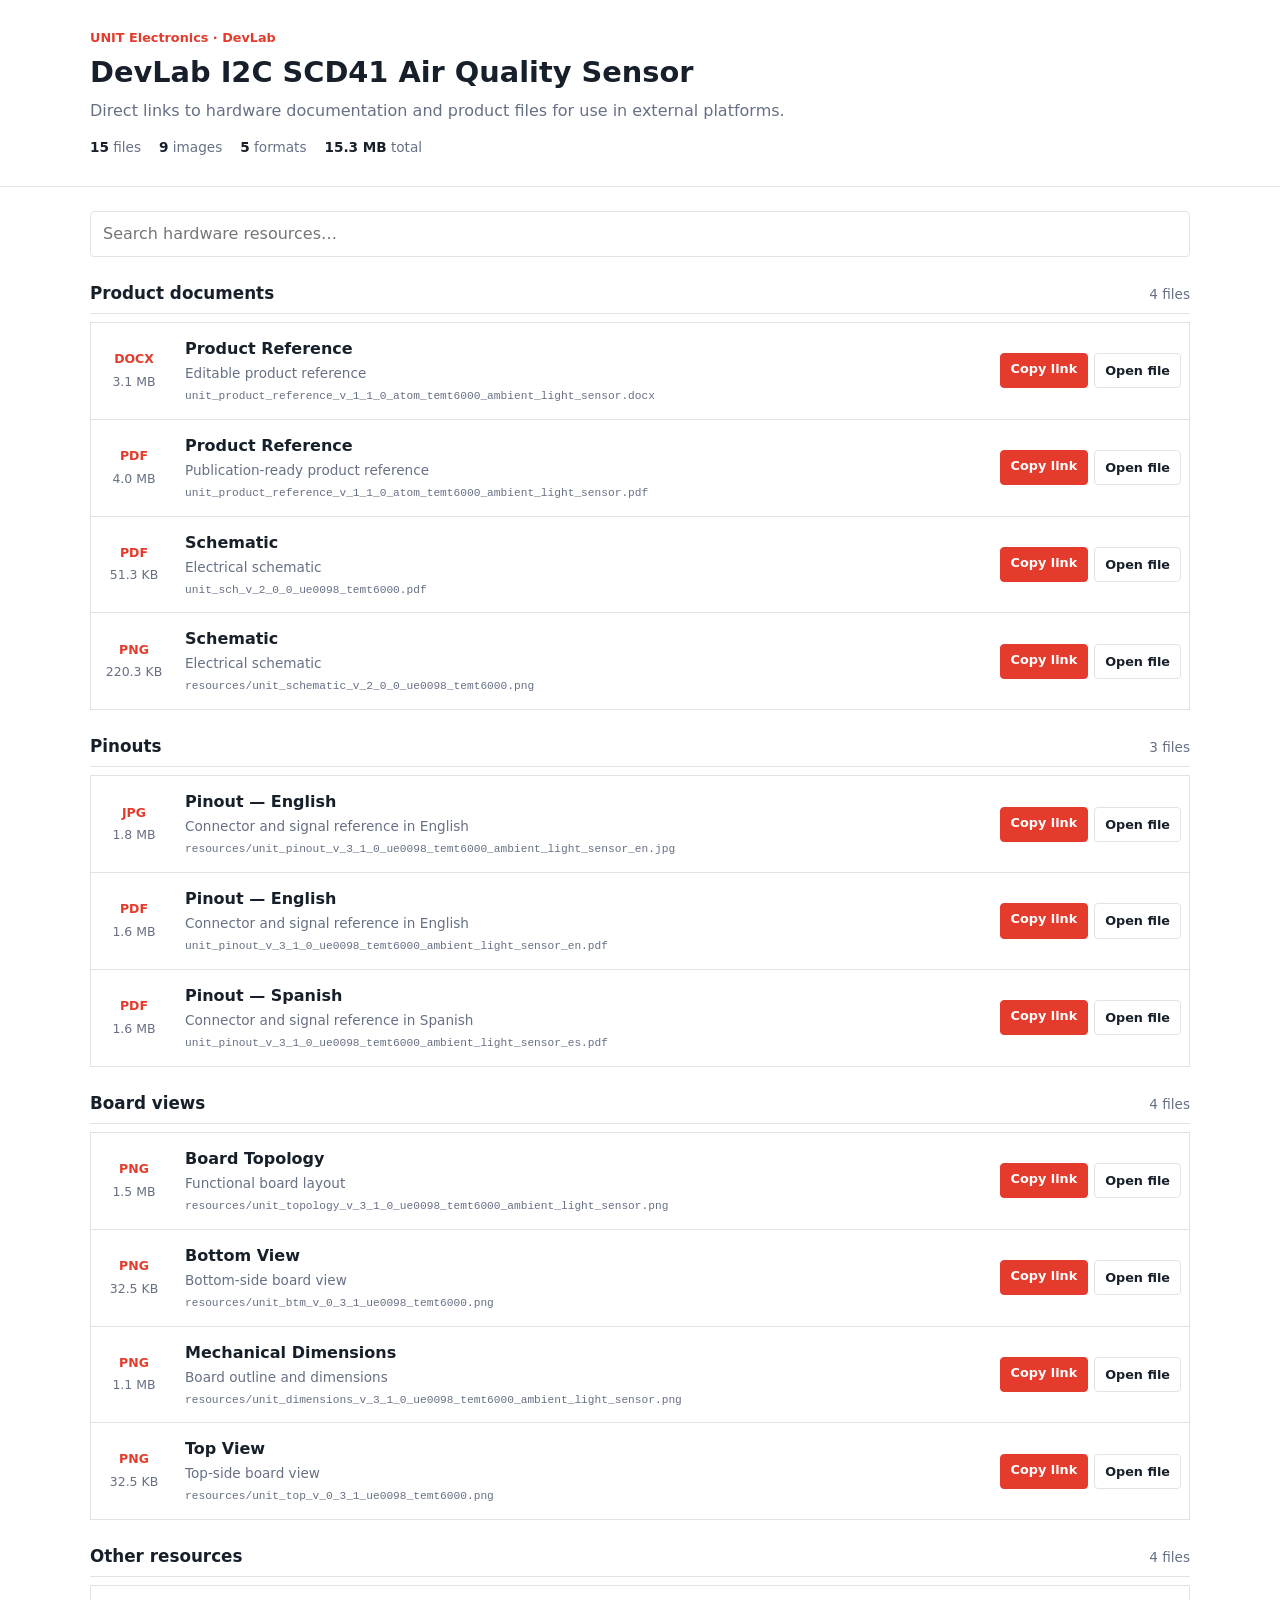
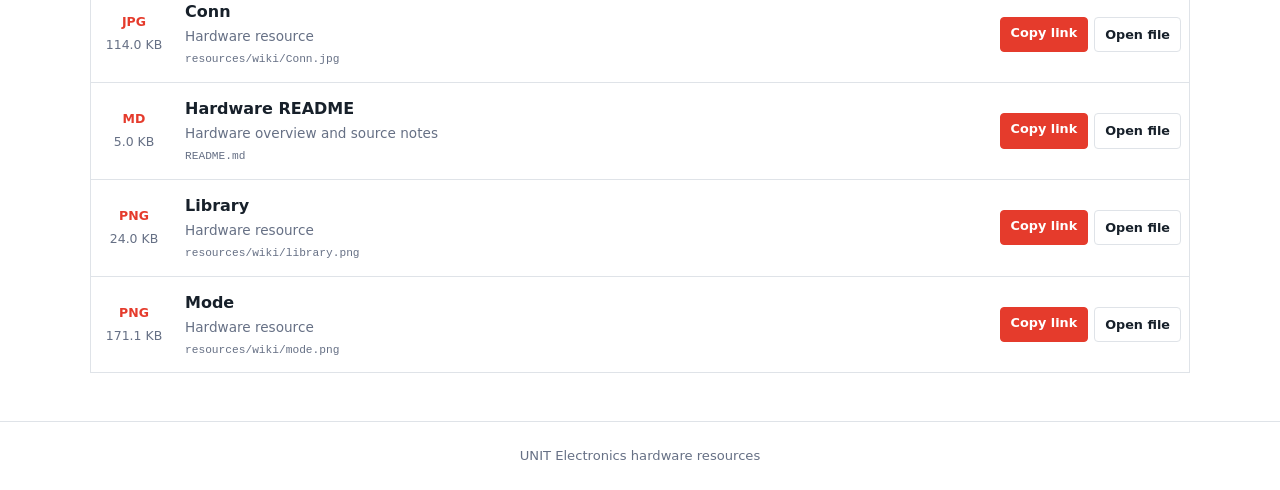
==== docs/hardware/index.html @ b1816e60 "Auto-update hardware documentation" ====
<!DOCTYPE html>
<html lang="en">
<head>
  <meta charset="UTF-8">
  <meta name="viewport" content="width=device-width, initial-scale=1.0">
  <meta name="description" content="DevLab I2C SCD41 Air Quality Sensor hardware documentation and downloads">
  <title>DevLab I2C SCD41 Air Quality Sensor | Hardware Resources</title>
  <style>
    :root {
      --ink: #17202a;
      --muted: #667085;
      --line: #dfe3e8;
      --brand: #e53b2c;
    }
    * { box-sizing: border-box; }
    body {
      margin: 0;
      color: var(--ink);
      font: 16px/1.5 Inter, ui-sans-serif, system-ui, -apple-system, sans-serif;
    }
    .site-header { border-bottom: 1px solid var(--line); }
    .header-content, main {
      width: min(1100px, calc(100% - 32px));
      margin: 0 auto;
    }
    .header-content { padding: 28px 0; }
    .eyebrow {
      margin: 0 0 4px;
      color: var(--brand);
      font-size: .8rem;
      font-weight: 700;
    }
    h1 { margin: 0; font-size: 1.8rem; }
    .subtitle { margin: 5px 0 0; color: var(--muted); }
    .summary {
      display: flex;
      flex-wrap: wrap;
      gap: 18px;
      margin-top: 14px;
      color: var(--muted);
      font-size: .85rem;
    }
    .summary strong { color: var(--ink); }
    main { padding: 24px 0 48px; }
    .toolbar { margin-bottom: 24px; }
    .search {
      width: 100%;
      padding: 10px 12px;
      border: 1px solid var(--line);
      border-radius: 4px;
      color: var(--ink);
      font: inherit;
    }
    .search:focus { outline: 2px solid #f6c4bf; border-color: var(--brand); }
    .resource-section { margin-top: 24px; }
    .section-heading {
      display: flex;
      align-items: baseline;
      justify-content: space-between;
      margin-bottom: 8px;
      border-bottom: 1px solid var(--line);
    }
    .section-heading h2 { margin: 0 0 7px; font-size: 1.05rem; }
    .section-heading span { color: var(--muted); font-size: .85rem; }
    .resource-list { border-top: 1px solid var(--line); }
    .resource-item {
      display: grid;
      grid-template-columns: 70px minmax(0, 1fr) auto;
      align-items: center;
      gap: 16px;
      padding: 14px 8px;
      border: 1px solid var(--line);
      border-top: 0;
    }
    .file-meta { display: grid; gap: 4px; text-align: center; }
    .file-type {
      color: var(--brand);
      font-size: .78rem;
    }
    .file-size { color: var(--muted); font-size: .78rem; }
    .resource-details { min-width: 0; }
    .resource-item h3 { margin: 0; font-size: 1rem; }
    .resource-item p {
      display: inline;
      margin: 0 8px 0 0;
      color: var(--muted);
      font-size: .85rem;
    }
    .resource-item code {
      display: block;
      overflow: hidden;
      margin-top: 3px;
      color: var(--muted);
      font-size: .7rem;
      text-overflow: ellipsis;
      white-space: nowrap;
    }
    .actions { display: flex; gap: 6px; }
    .button {
      display: inline-flex;
      justify-content: center;
      padding: 7px 10px;
      border: 1px solid var(--line);
      border-radius: 4px;
      color: var(--ink);
      background: #fff;
      cursor: pointer;
      text-decoration: none;
      font-size: .8rem;
      font-weight: 600;
      font-family: inherit;
    }
    .button:hover { border-color: #aeb4bd; }
    .button.primary { color: #fff; border-color: var(--brand); background: var(--brand); }
    .empty-state { display: none; padding: 32px 0; color: var(--muted); text-align: center; }
    footer { padding: 24px 16px; border-top: 1px solid var(--line); color: var(--muted); text-align: center; font-size: .82rem; }
    [hidden] { display: none !important; }
    .visually-hidden {
      position: absolute;
      width: 1px;
      height: 1px;
      padding: 0;
      margin: -1px;
      overflow: hidden;
      clip: rect(0, 0, 0, 0);
      white-space: nowrap;
      border: 0;
    }
    @media (max-width: 680px) {
      .resource-item { grid-template-columns: 52px minmax(0, 1fr); }
      .actions { grid-column: 1 / -1; padding-left: 68px; }
    }
  </style>
</head>
<body>
  <header class="site-header">
    <div class="header-content">
      <p class="eyebrow">UNIT Electronics · DevLab</p>
      <h1>DevLab I2C SCD41 Air Quality Sensor</h1>
      <p class="subtitle">Direct links to hardware documentation and product files for use in external platforms.</p>
      <div class="summary" aria-label="Resource summary">
        <span><strong>15</strong> files</span>
        <span><strong>9</strong> images</span>
        <span><strong>5</strong> formats</span>
        <span><strong>15.3 MB</strong> total</span>
      </div>
    </div>
  </header>
  <main>
    <div class="toolbar">
      <label for="resource-search" class="visually-hidden">Search hardware resources</label>
      <input id="resource-search" class="search" type="search" placeholder="Search hardware resources…" autocomplete="off">
    </div>

      <section class="resource-section">
        <div class="section-heading">
          <h2>Product documents</h2>
          <span>4 files</span>
        </div>
        <div class="resource-list">
        <article class="resource-item" data-search="product reference unit_product_reference_v_1_1_0_atom_temt6000_ambient_light_sensor.docx editable product reference">
          <div class="file-meta">
            <strong class="file-type">DOCX</strong>
            <span class="file-size">3.1 MB</span>
          </div>
          <div class="resource-details">
            <h3>Product Reference</h3>
            <p>Editable product reference</p>
            <code title="unit_product_reference_v_1_1_0_atom_temt6000_ambient_light_sensor.docx">unit_product_reference_v_1_1_0_atom_temt6000_ambient_light_sensor.docx</code>
          </div>
          <div class="actions">
            <button class="button primary copy-link" type="button" data-url="unit_product_reference_v_1_1_0_atom_temt6000_ambient_light_sensor.docx">Copy link</button>
            <a class="button" href="unit_product_reference_v_1_1_0_atom_temt6000_ambient_light_sensor.docx" target="_blank" rel="noopener">Open file</a>
          </div>
        </article>

        <article class="resource-item" data-search="product reference unit_product_reference_v_1_1_0_atom_temt6000_ambient_light_sensor.pdf publication-ready product reference">
          <div class="file-meta">
            <strong class="file-type">PDF</strong>
            <span class="file-size">4.0 MB</span>
          </div>
          <div class="resource-details">
            <h3>Product Reference</h3>
            <p>Publication-ready product reference</p>
            <code title="unit_product_reference_v_1_1_0_atom_temt6000_ambient_light_sensor.pdf">unit_product_reference_v_1_1_0_atom_temt6000_ambient_light_sensor.pdf</code>
          </div>
          <div class="actions">
            <button class="button primary copy-link" type="button" data-url="unit_product_reference_v_1_1_0_atom_temt6000_ambient_light_sensor.pdf">Copy link</button>
            <a class="button" href="unit_product_reference_v_1_1_0_atom_temt6000_ambient_light_sensor.pdf" target="_blank" rel="noopener">Open file</a>
          </div>
        </article>

        <article class="resource-item" data-search="schematic unit_sch_v_2_0_0_ue0098_temt6000.pdf electrical schematic">
          <div class="file-meta">
            <strong class="file-type">PDF</strong>
            <span class="file-size">51.3 KB</span>
          </div>
          <div class="resource-details">
            <h3>Schematic</h3>
            <p>Electrical schematic</p>
            <code title="unit_sch_v_2_0_0_ue0098_temt6000.pdf">unit_sch_v_2_0_0_ue0098_temt6000.pdf</code>
          </div>
          <div class="actions">
            <button class="button primary copy-link" type="button" data-url="unit_sch_v_2_0_0_ue0098_temt6000.pdf">Copy link</button>
            <a class="button" href="unit_sch_v_2_0_0_ue0098_temt6000.pdf" target="_blank" rel="noopener">Open file</a>
          </div>
        </article>

        <article class="resource-item" data-search="schematic resources/unit_schematic_v_2_0_0_ue0098_temt6000.png electrical schematic">
          <div class="file-meta">
            <strong class="file-type">PNG</strong>
            <span class="file-size">220.3 KB</span>
          </div>
          <div class="resource-details">
            <h3>Schematic</h3>
            <p>Electrical schematic</p>
            <code title="resources/unit_schematic_v_2_0_0_ue0098_temt6000.png">resources/unit_schematic_v_2_0_0_ue0098_temt6000.png</code>
          </div>
          <div class="actions">
            <button class="button primary copy-link" type="button" data-url="resources/unit_schematic_v_2_0_0_ue0098_temt6000.png">Copy link</button>
            <a class="button" href="resources/unit_schematic_v_2_0_0_ue0098_temt6000.png" target="_blank" rel="noopener">Open file</a>
          </div>
        </article>
        </div>
      </section>
      <section class="resource-section">
        <div class="section-heading">
          <h2>Pinouts</h2>
          <span>3 files</span>
        </div>
        <div class="resource-list">
        <article class="resource-item" data-search="pinout — english resources/unit_pinout_v_3_1_0_ue0098_temt6000_ambient_light_sensor_en.jpg connector and signal reference in english">
          <div class="file-meta">
            <strong class="file-type">JPG</strong>
            <span class="file-size">1.8 MB</span>
          </div>
          <div class="resource-details">
            <h3>Pinout — English</h3>
            <p>Connector and signal reference in English</p>
            <code title="resources/unit_pinout_v_3_1_0_ue0098_temt6000_ambient_light_sensor_en.jpg">resources/unit_pinout_v_3_1_0_ue0098_temt6000_ambient_light_sensor_en.jpg</code>
          </div>
          <div class="actions">
            <button class="button primary copy-link" type="button" data-url="resources/unit_pinout_v_3_1_0_ue0098_temt6000_ambient_light_sensor_en.jpg">Copy link</button>
            <a class="button" href="resources/unit_pinout_v_3_1_0_ue0098_temt6000_ambient_light_sensor_en.jpg" target="_blank" rel="noopener">Open file</a>
          </div>
        </article>

        <article class="resource-item" data-search="pinout — english unit_pinout_v_3_1_0_ue0098_temt6000_ambient_light_sensor_en.pdf connector and signal reference in english">
          <div class="file-meta">
            <strong class="file-type">PDF</strong>
            <span class="file-size">1.6 MB</span>
          </div>
          <div class="resource-details">
            <h3>Pinout — English</h3>
            <p>Connector and signal reference in English</p>
            <code title="unit_pinout_v_3_1_0_ue0098_temt6000_ambient_light_sensor_en.pdf">unit_pinout_v_3_1_0_ue0098_temt6000_ambient_light_sensor_en.pdf</code>
          </div>
          <div class="actions">
            <button class="button primary copy-link" type="button" data-url="unit_pinout_v_3_1_0_ue0098_temt6000_ambient_light_sensor_en.pdf">Copy link</button>
            <a class="button" href="unit_pinout_v_3_1_0_ue0098_temt6000_ambient_light_sensor_en.pdf" target="_blank" rel="noopener">Open file</a>
          </div>
        </article>

        <article class="resource-item" data-search="pinout — spanish unit_pinout_v_3_1_0_ue0098_temt6000_ambient_light_sensor_es.pdf connector and signal reference in spanish">
          <div class="file-meta">
            <strong class="file-type">PDF</strong>
            <span class="file-size">1.6 MB</span>
          </div>
          <div class="resource-details">
            <h3>Pinout — Spanish</h3>
            <p>Connector and signal reference in Spanish</p>
            <code title="unit_pinout_v_3_1_0_ue0098_temt6000_ambient_light_sensor_es.pdf">unit_pinout_v_3_1_0_ue0098_temt6000_ambient_light_sensor_es.pdf</code>
          </div>
          <div class="actions">
            <button class="button primary copy-link" type="button" data-url="unit_pinout_v_3_1_0_ue0098_temt6000_ambient_light_sensor_es.pdf">Copy link</button>
            <a class="button" href="unit_pinout_v_3_1_0_ue0098_temt6000_ambient_light_sensor_es.pdf" target="_blank" rel="noopener">Open file</a>
          </div>
        </article>
        </div>
      </section>
      <section class="resource-section">
        <div class="section-heading">
          <h2>Board views</h2>
          <span>4 files</span>
        </div>
        <div class="resource-list">
        <article class="resource-item" data-search="board topology resources/unit_topology_v_3_1_0_ue0098_temt6000_ambient_light_sensor.png functional board layout">
          <div class="file-meta">
            <strong class="file-type">PNG</strong>
            <span class="file-size">1.5 MB</span>
          </div>
          <div class="resource-details">
            <h3>Board Topology</h3>
            <p>Functional board layout</p>
            <code title="resources/unit_topology_v_3_1_0_ue0098_temt6000_ambient_light_sensor.png">resources/unit_topology_v_3_1_0_ue0098_temt6000_ambient_light_sensor.png</code>
          </div>
          <div class="actions">
            <button class="button primary copy-link" type="button" data-url="resources/unit_topology_v_3_1_0_ue0098_temt6000_ambient_light_sensor.png">Copy link</button>
            <a class="button" href="resources/unit_topology_v_3_1_0_ue0098_temt6000_ambient_light_sensor.png" target="_blank" rel="noopener">Open file</a>
          </div>
        </article>

        <article class="resource-item" data-search="bottom view resources/unit_btm_v_0_3_1_ue0098_temt6000.png bottom-side board view">
          <div class="file-meta">
            <strong class="file-type">PNG</strong>
            <span class="file-size">32.5 KB</span>
          </div>
          <div class="resource-details">
            <h3>Bottom View</h3>
            <p>Bottom-side board view</p>
            <code title="resources/unit_btm_v_0_3_1_ue0098_temt6000.png">resources/unit_btm_v_0_3_1_ue0098_temt6000.png</code>
          </div>
          <div class="actions">
            <button class="button primary copy-link" type="button" data-url="resources/unit_btm_v_0_3_1_ue0098_temt6000.png">Copy link</button>
            <a class="button" href="resources/unit_btm_v_0_3_1_ue0098_temt6000.png" target="_blank" rel="noopener">Open file</a>
          </div>
        </article>

        <article class="resource-item" data-search="mechanical dimensions resources/unit_dimensions_v_3_1_0_ue0098_temt6000_ambient_light_sensor.png board outline and dimensions">
          <div class="file-meta">
            <strong class="file-type">PNG</strong>
            <span class="file-size">1.1 MB</span>
          </div>
          <div class="resource-details">
            <h3>Mechanical Dimensions</h3>
            <p>Board outline and dimensions</p>
            <code title="resources/unit_dimensions_v_3_1_0_ue0098_temt6000_ambient_light_sensor.png">resources/unit_dimensions_v_3_1_0_ue0098_temt6000_ambient_light_sensor.png</code>
          </div>
          <div class="actions">
            <button class="button primary copy-link" type="button" data-url="resources/unit_dimensions_v_3_1_0_ue0098_temt6000_ambient_light_sensor.png">Copy link</button>
            <a class="button" href="resources/unit_dimensions_v_3_1_0_ue0098_temt6000_ambient_light_sensor.png" target="_blank" rel="noopener">Open file</a>
          </div>
        </article>

        <article class="resource-item" data-search="top view resources/unit_top_v_0_3_1_ue0098_temt6000.png top-side board view">
          <div class="file-meta">
            <strong class="file-type">PNG</strong>
            <span class="file-size">32.5 KB</span>
          </div>
          <div class="resource-details">
            <h3>Top View</h3>
            <p>Top-side board view</p>
            <code title="resources/unit_top_v_0_3_1_ue0098_temt6000.png">resources/unit_top_v_0_3_1_ue0098_temt6000.png</code>
          </div>
          <div class="actions">
            <button class="button primary copy-link" type="button" data-url="resources/unit_top_v_0_3_1_ue0098_temt6000.png">Copy link</button>
            <a class="button" href="resources/unit_top_v_0_3_1_ue0098_temt6000.png" target="_blank" rel="noopener">Open file</a>
          </div>
        </article>
        </div>
      </section>
      <section class="resource-section">
        <div class="section-heading">
          <h2>Other resources</h2>
          <span>4 files</span>
        </div>
        <div class="resource-list">
        <article class="resource-item" data-search="conn resources/wiki/conn.jpg hardware resource">
          <div class="file-meta">
            <strong class="file-type">JPG</strong>
            <span class="file-size">114.0 KB</span>
          </div>
          <div class="resource-details">
            <h3>Conn</h3>
            <p>Hardware resource</p>
            <code title="resources/wiki/Conn.jpg">resources/wiki/Conn.jpg</code>
          </div>
          <div class="actions">
            <button class="button primary copy-link" type="button" data-url="resources/wiki/Conn.jpg">Copy link</button>
            <a class="button" href="resources/wiki/Conn.jpg" target="_blank" rel="noopener">Open file</a>
          </div>
        </article>

        <article class="resource-item" data-search="hardware readme readme.md hardware overview and source notes">
          <div class="file-meta">
            <strong class="file-type">MD</strong>
            <span class="file-size">5.0 KB</span>
          </div>
          <div class="resource-details">
            <h3>Hardware README</h3>
            <p>Hardware overview and source notes</p>
            <code title="README.md">README.md</code>
          </div>
          <div class="actions">
            <button class="button primary copy-link" type="button" data-url="README.md">Copy link</button>
            <a class="button" href="README.md" target="_blank" rel="noopener">Open file</a>
          </div>
        </article>

        <article class="resource-item" data-search="library resources/wiki/library.png hardware resource">
          <div class="file-meta">
            <strong class="file-type">PNG</strong>
            <span class="file-size">24.0 KB</span>
          </div>
          <div class="resource-details">
            <h3>Library</h3>
            <p>Hardware resource</p>
            <code title="resources/wiki/library.png">resources/wiki/library.png</code>
          </div>
          <div class="actions">
            <button class="button primary copy-link" type="button" data-url="resources/wiki/library.png">Copy link</button>
            <a class="button" href="resources/wiki/library.png" target="_blank" rel="noopener">Open file</a>
          </div>
        </article>

        <article class="resource-item" data-search="mode resources/wiki/mode.png hardware resource">
          <div class="file-meta">
            <strong class="file-type">PNG</strong>
            <span class="file-size">171.1 KB</span>
          </div>
          <div class="resource-details">
            <h3>Mode</h3>
            <p>Hardware resource</p>
            <code title="resources/wiki/mode.png">resources/wiki/mode.png</code>
          </div>
          <div class="actions">
            <button class="button primary copy-link" type="button" data-url="resources/wiki/mode.png">Copy link</button>
            <a class="button" href="resources/wiki/mode.png" target="_blank" rel="noopener">Open file</a>
          </div>
        </article>
        </div>
      </section>
    <p id="empty-state" class="empty-state">No resources match your search.</p>
  </main>
  <footer>UNIT Electronics hardware resources</footer>
  <script>
    const search = document.getElementById('resource-search');
    const sections = [...document.querySelectorAll('.resource-section')];
    const emptyState = document.getElementById('empty-state');
    const copyText = async (text) => {
      try {
        await navigator.clipboard.writeText(text);
      } catch (error) {
        const input = document.createElement('textarea');
        input.value = text;
        input.style.position = 'fixed';
        input.style.opacity = '0';
        document.body.appendChild(input);
        input.select();
        document.execCommand('copy');
        input.remove();
      }
    };
    document.querySelectorAll('.copy-link').forEach((button) => {
      button.addEventListener('click', async () => {
        const absoluteUrl = new URL(button.dataset.url, document.baseURI).href;
        await copyText(absoluteUrl);
        const originalLabel = button.textContent;
        button.textContent = 'Copied';
        setTimeout(() => { button.textContent = originalLabel; }, 1600);
      });
    });
    search.addEventListener('input', () => {
      const query = search.value.trim().toLowerCase();
      let visibleCards = 0;
      sections.forEach((section) => {
        let sectionCards = 0;
        section.querySelectorAll('.resource-item').forEach((card) => {
          const match = card.dataset.search.includes(query);
          card.hidden = !match;
          sectionCards += Number(match);
        });
        section.hidden = sectionCards === 0;
        visibleCards += sectionCards;
      });
      emptyState.style.display = visibleCards ? 'none' : 'block';
    });
  </script>
</body>
</html>
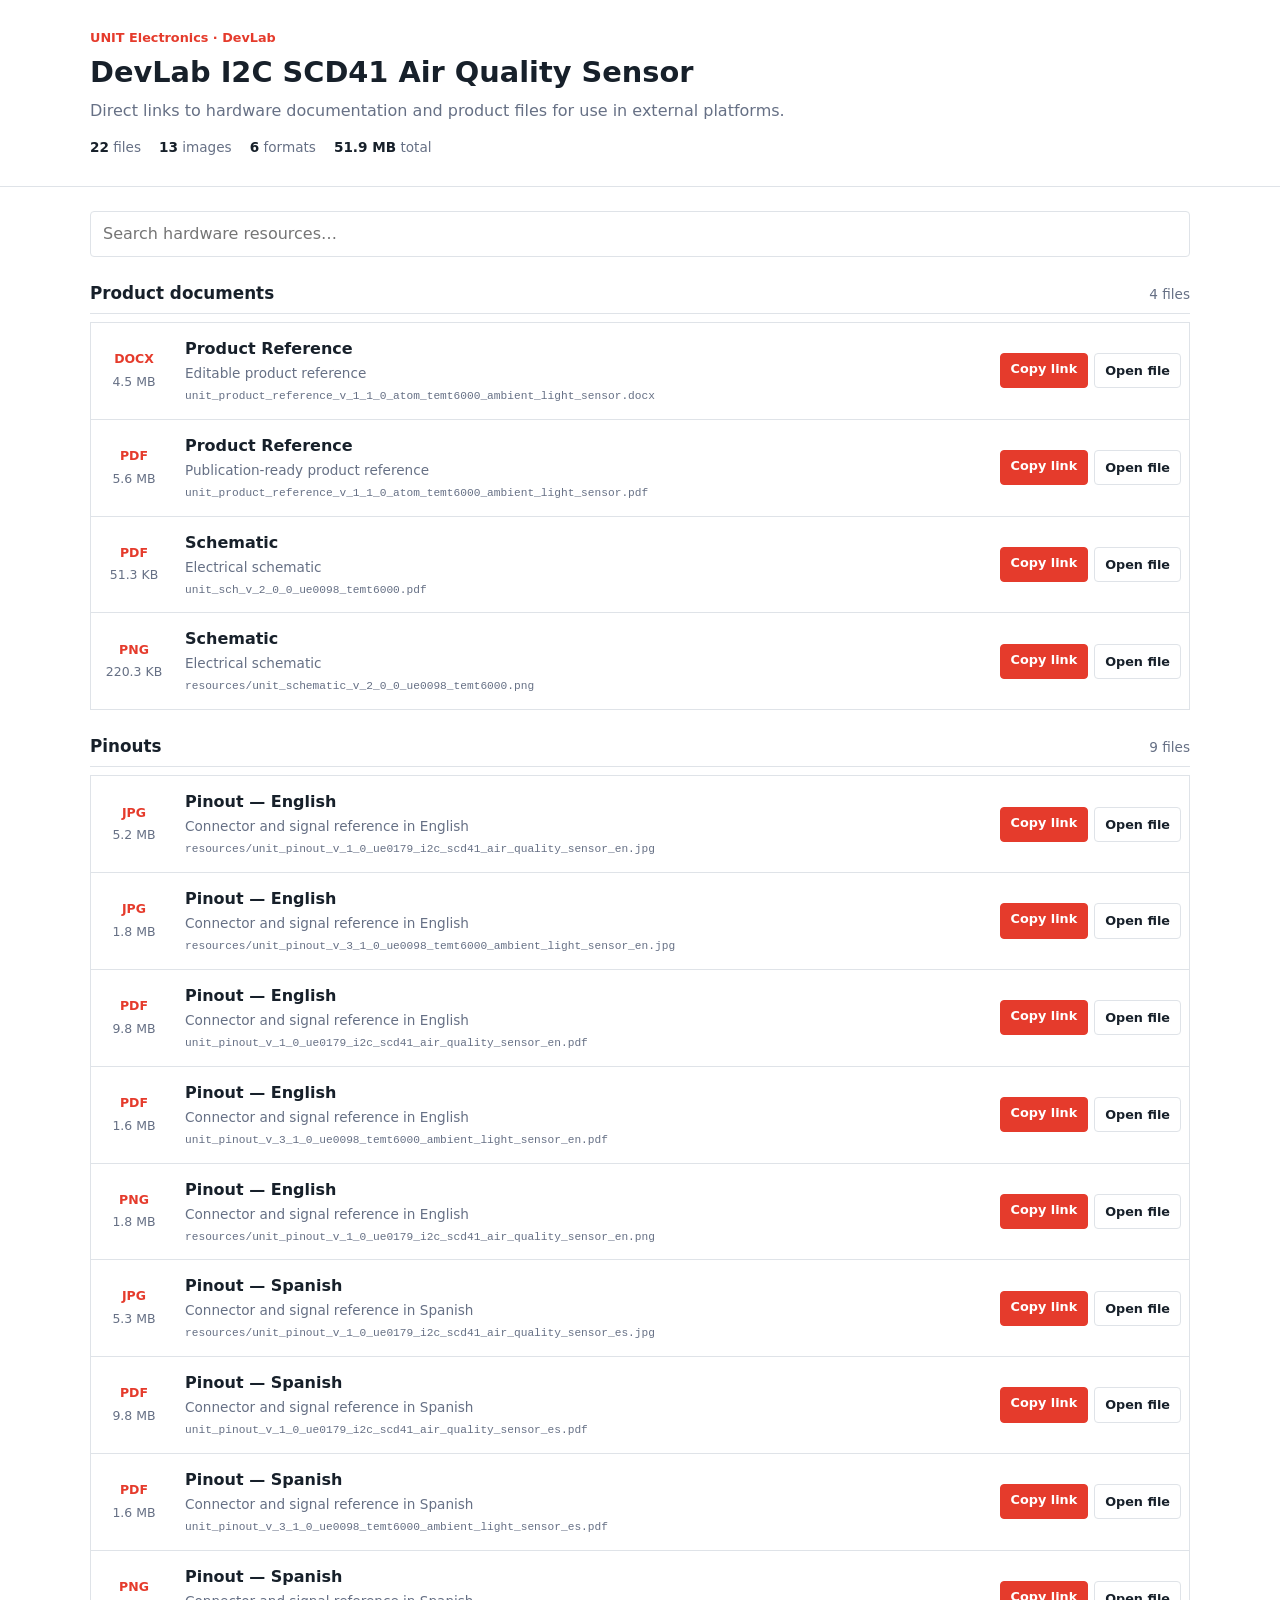
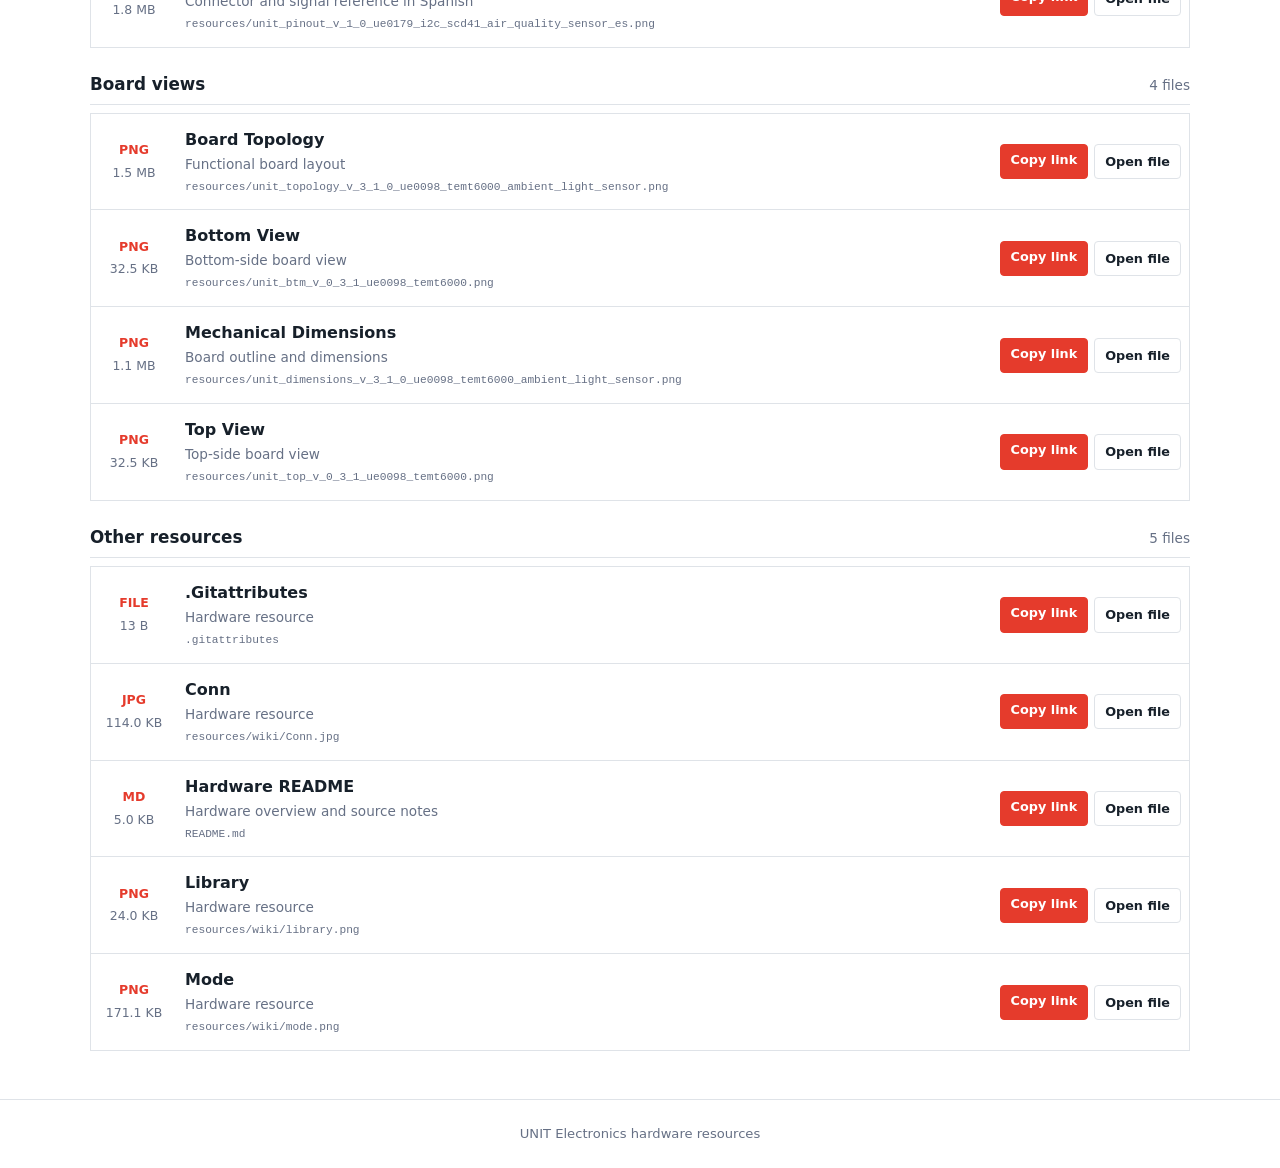
==== commit ae5261db: "Auto-update hardware documentation" ====
--- a/docs/hardware/index.html
+++ b/docs/hardware/index.html
@@ -139,10 +139,10 @@
       <h1>DevLab I2C SCD41 Air Quality Sensor</h1>
       <p class="subtitle">Direct links to hardware documentation and product files for use in external platforms.</p>
       <div class="summary" aria-label="Resource summary">
-        <span><strong>15</strong> files</span>
-        <span><strong>9</strong> images</span>
-        <span><strong>5</strong> formats</span>
-        <span><strong>15.3 MB</strong> total</span>
+        <span><strong>22</strong> files</span>
+        <span><strong>13</strong> images</span>
+        <span><strong>6</strong> formats</span>
+        <span><strong>51.9 MB</strong> total</span>
       </div>
     </div>
   </header>
@@ -161,7 +161,7 @@
         <article class="resource-item" data-search="product reference unit_product_reference_v_1_1_0_atom_temt6000_ambient_light_sensor.docx editable product reference">
           <div class="file-meta">
             <strong class="file-type">DOCX</strong>
-            <span class="file-size">3.1 MB</span>
+            <span class="file-size">4.5 MB</span>
           </div>
           <div class="resource-details">
             <h3>Product Reference</h3>
@@ -177,7 +177,7 @@
         <article class="resource-item" data-search="product reference unit_product_reference_v_1_1_0_atom_temt6000_ambient_light_sensor.pdf publication-ready product reference">
           <div class="file-meta">
             <strong class="file-type">PDF</strong>
-            <span class="file-size">4.0 MB</span>
+            <span class="file-size">5.6 MB</span>
           </div>
           <div class="resource-details">
             <h3>Product Reference</h3>
@@ -226,9 +226,25 @@
       <section class="resource-section">
         <div class="section-heading">
           <h2>Pinouts</h2>
-          <span>3 files</span>
+          <span>9 files</span>
         </div>
         <div class="resource-list">
+        <article class="resource-item" data-search="pinout — english resources/unit_pinout_v_1_0_ue0179_i2c_scd41_air_quality_sensor_en.jpg connector and signal reference in english">
+          <div class="file-meta">
+            <strong class="file-type">JPG</strong>
+            <span class="file-size">5.2 MB</span>
+          </div>
+          <div class="resource-details">
+            <h3>Pinout — English</h3>
+            <p>Connector and signal reference in English</p>
+            <code title="resources/unit_pinout_v_1_0_ue0179_i2c_scd41_air_quality_sensor_en.jpg">resources/unit_pinout_v_1_0_ue0179_i2c_scd41_air_quality_sensor_en.jpg</code>
+          </div>
+          <div class="actions">
+            <button class="button primary copy-link" type="button" data-url="resources/unit_pinout_v_1_0_ue0179_i2c_scd41_air_quality_sensor_en.jpg">Copy link</button>
+            <a class="button" href="resources/unit_pinout_v_1_0_ue0179_i2c_scd41_air_quality_sensor_en.jpg" target="_blank" rel="noopener">Open file</a>
+          </div>
+        </article>
+
         <article class="resource-item" data-search="pinout — english resources/unit_pinout_v_3_1_0_ue0098_temt6000_ambient_light_sensor_en.jpg connector and signal reference in english">
           <div class="file-meta">
             <strong class="file-type">JPG</strong>
@@ -245,6 +261,22 @@
           </div>
         </article>
 
+        <article class="resource-item" data-search="pinout — english unit_pinout_v_1_0_ue0179_i2c_scd41_air_quality_sensor_en.pdf connector and signal reference in english">
+          <div class="file-meta">
+            <strong class="file-type">PDF</strong>
+            <span class="file-size">9.8 MB</span>
+          </div>
+          <div class="resource-details">
+            <h3>Pinout — English</h3>
+            <p>Connector and signal reference in English</p>
+            <code title="unit_pinout_v_1_0_ue0179_i2c_scd41_air_quality_sensor_en.pdf">unit_pinout_v_1_0_ue0179_i2c_scd41_air_quality_sensor_en.pdf</code>
+          </div>
+          <div class="actions">
+            <button class="button primary copy-link" type="button" data-url="unit_pinout_v_1_0_ue0179_i2c_scd41_air_quality_sensor_en.pdf">Copy link</button>
+            <a class="button" href="unit_pinout_v_1_0_ue0179_i2c_scd41_air_quality_sensor_en.pdf" target="_blank" rel="noopener">Open file</a>
+          </div>
+        </article>
+
         <article class="resource-item" data-search="pinout — english unit_pinout_v_3_1_0_ue0098_temt6000_ambient_light_sensor_en.pdf connector and signal reference in english">
           <div class="file-meta">
             <strong class="file-type">PDF</strong>
@@ -261,6 +293,54 @@
           </div>
         </article>
 
+        <article class="resource-item" data-search="pinout — english resources/unit_pinout_v_1_0_ue0179_i2c_scd41_air_quality_sensor_en.png connector and signal reference in english">
+          <div class="file-meta">
+            <strong class="file-type">PNG</strong>
+            <span class="file-size">1.8 MB</span>
+          </div>
+          <div class="resource-details">
+            <h3>Pinout — English</h3>
+            <p>Connector and signal reference in English</p>
+            <code title="resources/unit_pinout_v_1_0_ue0179_i2c_scd41_air_quality_sensor_en.png">resources/unit_pinout_v_1_0_ue0179_i2c_scd41_air_quality_sensor_en.png</code>
+          </div>
+          <div class="actions">
+            <button class="button primary copy-link" type="button" data-url="resources/unit_pinout_v_1_0_ue0179_i2c_scd41_air_quality_sensor_en.png">Copy link</button>
+            <a class="button" href="resources/unit_pinout_v_1_0_ue0179_i2c_scd41_air_quality_sensor_en.png" target="_blank" rel="noopener">Open file</a>
+          </div>
+        </article>
+
+        <article class="resource-item" data-search="pinout — spanish resources/unit_pinout_v_1_0_ue0179_i2c_scd41_air_quality_sensor_es.jpg connector and signal reference in spanish">
+          <div class="file-meta">
+            <strong class="file-type">JPG</strong>
+            <span class="file-size">5.3 MB</span>
+          </div>
+          <div class="resource-details">
+            <h3>Pinout — Spanish</h3>
+            <p>Connector and signal reference in Spanish</p>
+            <code title="resources/unit_pinout_v_1_0_ue0179_i2c_scd41_air_quality_sensor_es.jpg">resources/unit_pinout_v_1_0_ue0179_i2c_scd41_air_quality_sensor_es.jpg</code>
+          </div>
+          <div class="actions">
+            <button class="button primary copy-link" type="button" data-url="resources/unit_pinout_v_1_0_ue0179_i2c_scd41_air_quality_sensor_es.jpg">Copy link</button>
+            <a class="button" href="resources/unit_pinout_v_1_0_ue0179_i2c_scd41_air_quality_sensor_es.jpg" target="_blank" rel="noopener">Open file</a>
+          </div>
+        </article>
+
+        <article class="resource-item" data-search="pinout — spanish unit_pinout_v_1_0_ue0179_i2c_scd41_air_quality_sensor_es.pdf connector and signal reference in spanish">
+          <div class="file-meta">
+            <strong class="file-type">PDF</strong>
+            <span class="file-size">9.8 MB</span>
+          </div>
+          <div class="resource-details">
+            <h3>Pinout — Spanish</h3>
+            <p>Connector and signal reference in Spanish</p>
+            <code title="unit_pinout_v_1_0_ue0179_i2c_scd41_air_quality_sensor_es.pdf">unit_pinout_v_1_0_ue0179_i2c_scd41_air_quality_sensor_es.pdf</code>
+          </div>
+          <div class="actions">
+            <button class="button primary copy-link" type="button" data-url="unit_pinout_v_1_0_ue0179_i2c_scd41_air_quality_sensor_es.pdf">Copy link</button>
+            <a class="button" href="unit_pinout_v_1_0_ue0179_i2c_scd41_air_quality_sensor_es.pdf" target="_blank" rel="noopener">Open file</a>
+          </div>
+        </article>
+
         <article class="resource-item" data-search="pinout — spanish unit_pinout_v_3_1_0_ue0098_temt6000_ambient_light_sensor_es.pdf connector and signal reference in spanish">
           <div class="file-meta">
             <strong class="file-type">PDF</strong>
@@ -274,6 +354,22 @@
           <div class="actions">
             <button class="button primary copy-link" type="button" data-url="unit_pinout_v_3_1_0_ue0098_temt6000_ambient_light_sensor_es.pdf">Copy link</button>
             <a class="button" href="unit_pinout_v_3_1_0_ue0098_temt6000_ambient_light_sensor_es.pdf" target="_blank" rel="noopener">Open file</a>
+          </div>
+        </article>
+
+        <article class="resource-item" data-search="pinout — spanish resources/unit_pinout_v_1_0_ue0179_i2c_scd41_air_quality_sensor_es.png connector and signal reference in spanish">
+          <div class="file-meta">
+            <strong class="file-type">PNG</strong>
+            <span class="file-size">1.8 MB</span>
+          </div>
+          <div class="resource-details">
+            <h3>Pinout — Spanish</h3>
+            <p>Connector and signal reference in Spanish</p>
+            <code title="resources/unit_pinout_v_1_0_ue0179_i2c_scd41_air_quality_sensor_es.png">resources/unit_pinout_v_1_0_ue0179_i2c_scd41_air_quality_sensor_es.png</code>
+          </div>
+          <div class="actions">
+            <button class="button primary copy-link" type="button" data-url="resources/unit_pinout_v_1_0_ue0179_i2c_scd41_air_quality_sensor_es.png">Copy link</button>
+            <a class="button" href="resources/unit_pinout_v_1_0_ue0179_i2c_scd41_air_quality_sensor_es.png" target="_blank" rel="noopener">Open file</a>
           </div>
         </article>
         </div>
@@ -352,9 +448,25 @@
       <section class="resource-section">
         <div class="section-heading">
           <h2>Other resources</h2>
-          <span>4 files</span>
+          <span>5 files</span>
         </div>
         <div class="resource-list">
+        <article class="resource-item" data-search=".gitattributes .gitattributes hardware resource">
+          <div class="file-meta">
+            <strong class="file-type">FILE</strong>
+            <span class="file-size">13 B</span>
+          </div>
+          <div class="resource-details">
+            <h3>.Gitattributes</h3>
+            <p>Hardware resource</p>
+            <code title=".gitattributes">.gitattributes</code>
+          </div>
+          <div class="actions">
+            <button class="button primary copy-link" type="button" data-url=".gitattributes">Copy link</button>
+            <a class="button" href=".gitattributes" target="_blank" rel="noopener">Open file</a>
+          </div>
+        </article>
+
         <article class="resource-item" data-search="conn resources/wiki/conn.jpg hardware resource">
           <div class="file-meta">
             <strong class="file-type">JPG</strong>
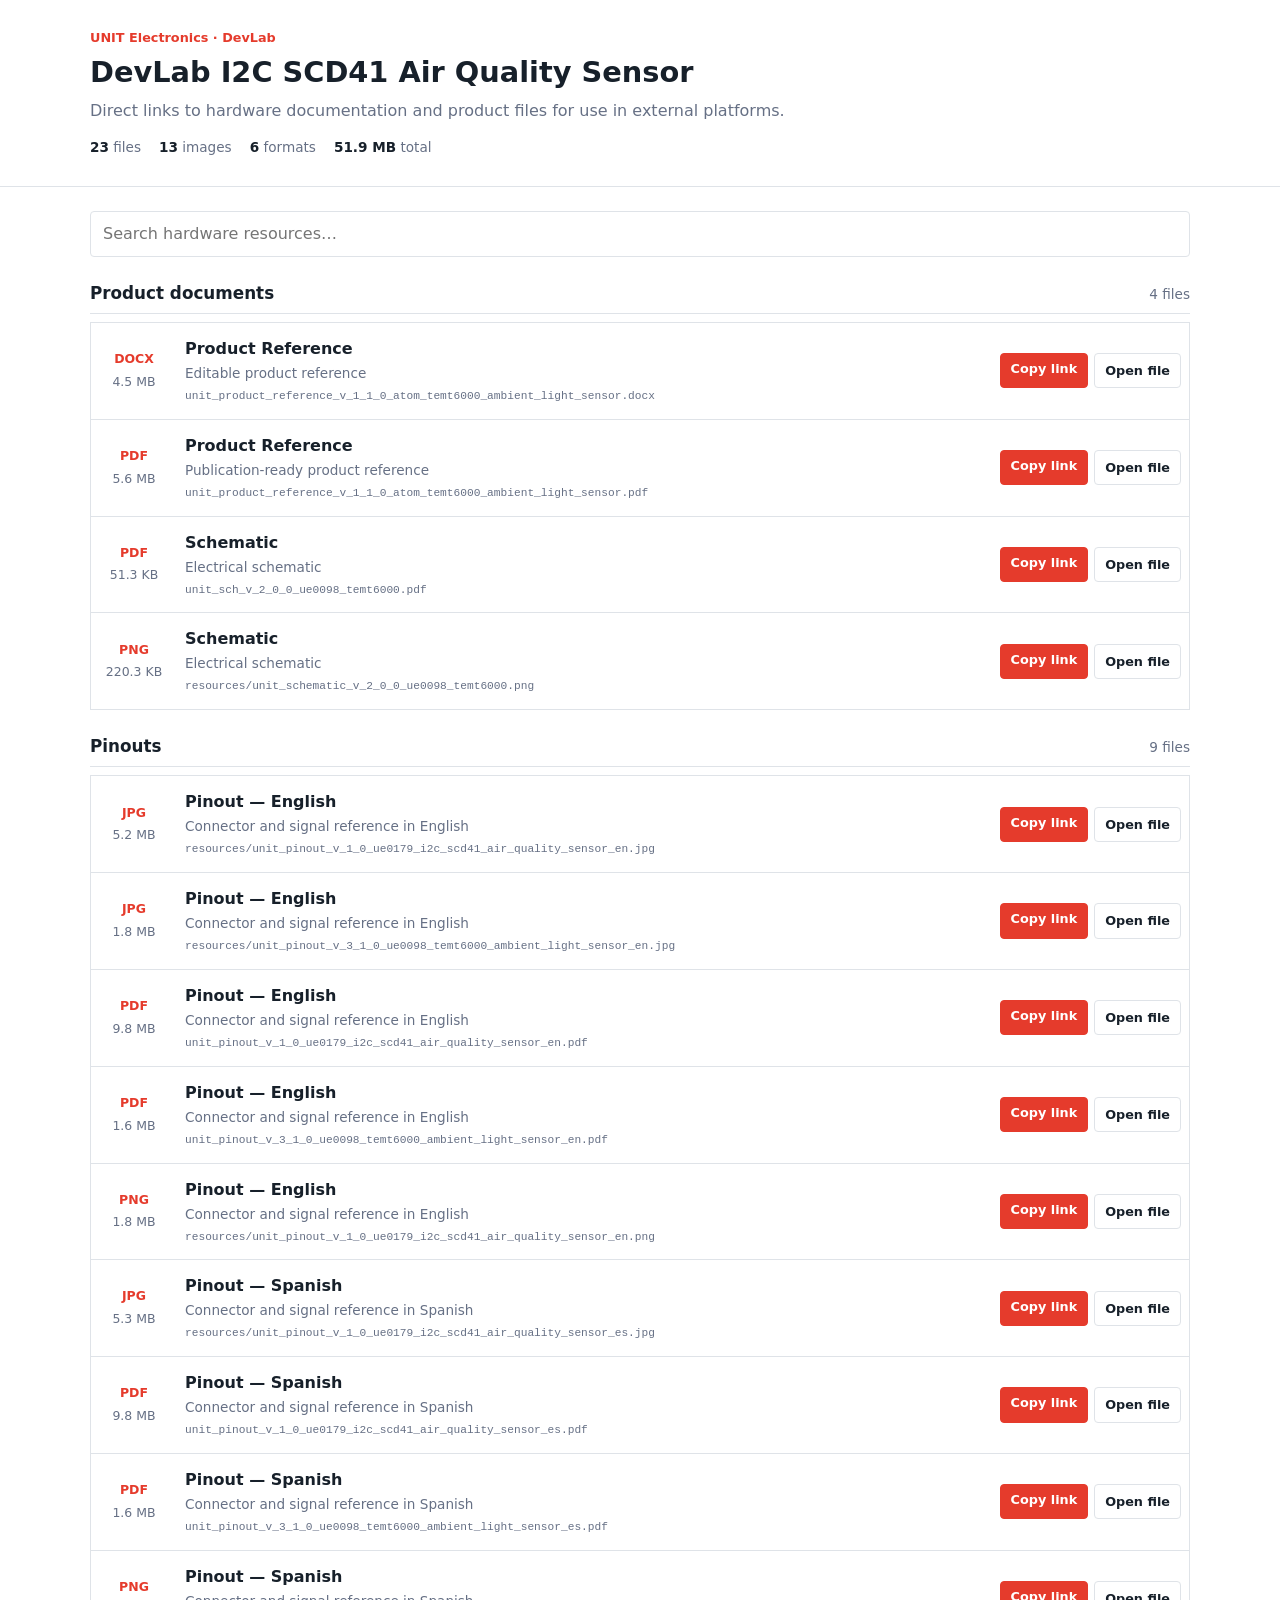
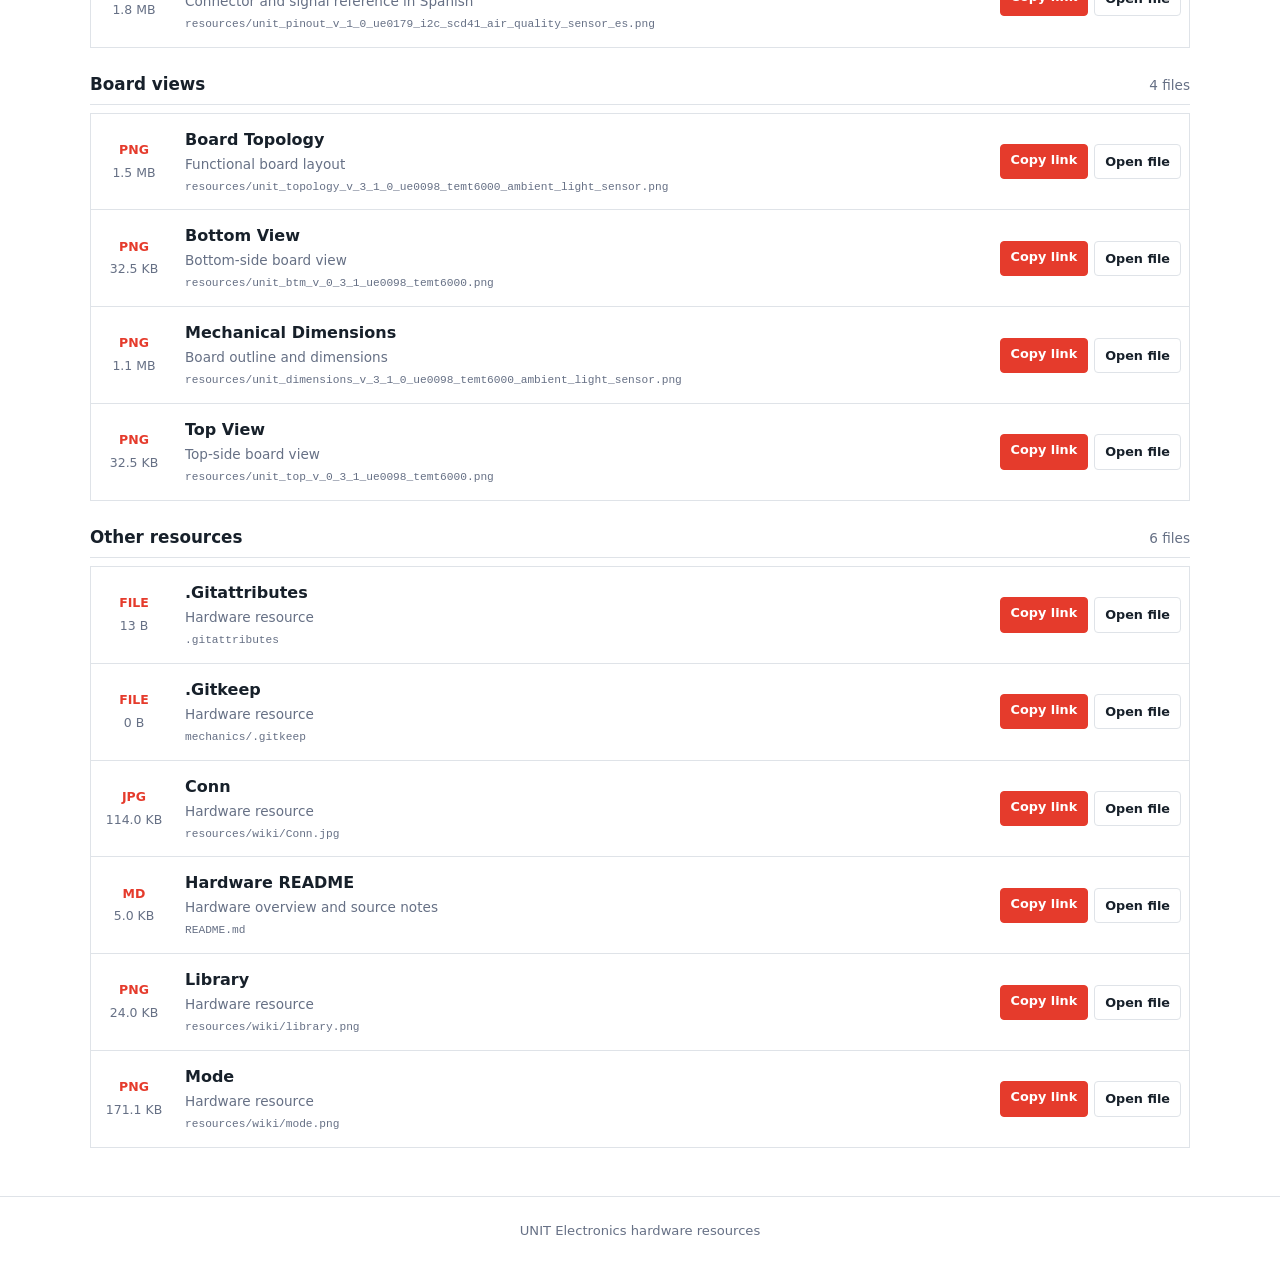
==== commit 4e6434bd: "Auto-update hardware documentation" ====
--- a/docs/hardware/index.html
+++ b/docs/hardware/index.html
@@ -139,7 +139,7 @@
       <h1>DevLab I2C SCD41 Air Quality Sensor</h1>
       <p class="subtitle">Direct links to hardware documentation and product files for use in external platforms.</p>
       <div class="summary" aria-label="Resource summary">
-        <span><strong>22</strong> files</span>
+        <span><strong>23</strong> files</span>
         <span><strong>13</strong> images</span>
         <span><strong>6</strong> formats</span>
         <span><strong>51.9 MB</strong> total</span>
@@ -448,7 +448,7 @@
       <section class="resource-section">
         <div class="section-heading">
           <h2>Other resources</h2>
-          <span>5 files</span>
+          <span>6 files</span>
         </div>
         <div class="resource-list">
         <article class="resource-item" data-search=".gitattributes .gitattributes hardware resource">
@@ -464,6 +464,22 @@
           <div class="actions">
             <button class="button primary copy-link" type="button" data-url=".gitattributes">Copy link</button>
             <a class="button" href=".gitattributes" target="_blank" rel="noopener">Open file</a>
+          </div>
+        </article>
+
+        <article class="resource-item" data-search=".gitkeep mechanics/.gitkeep hardware resource">
+          <div class="file-meta">
+            <strong class="file-type">FILE</strong>
+            <span class="file-size">0 B</span>
+          </div>
+          <div class="resource-details">
+            <h3>.Gitkeep</h3>
+            <p>Hardware resource</p>
+            <code title="mechanics/.gitkeep">mechanics/.gitkeep</code>
+          </div>
+          <div class="actions">
+            <button class="button primary copy-link" type="button" data-url="mechanics/.gitkeep">Copy link</button>
+            <a class="button" href="mechanics/.gitkeep" target="_blank" rel="noopener">Open file</a>
           </div>
         </article>
 
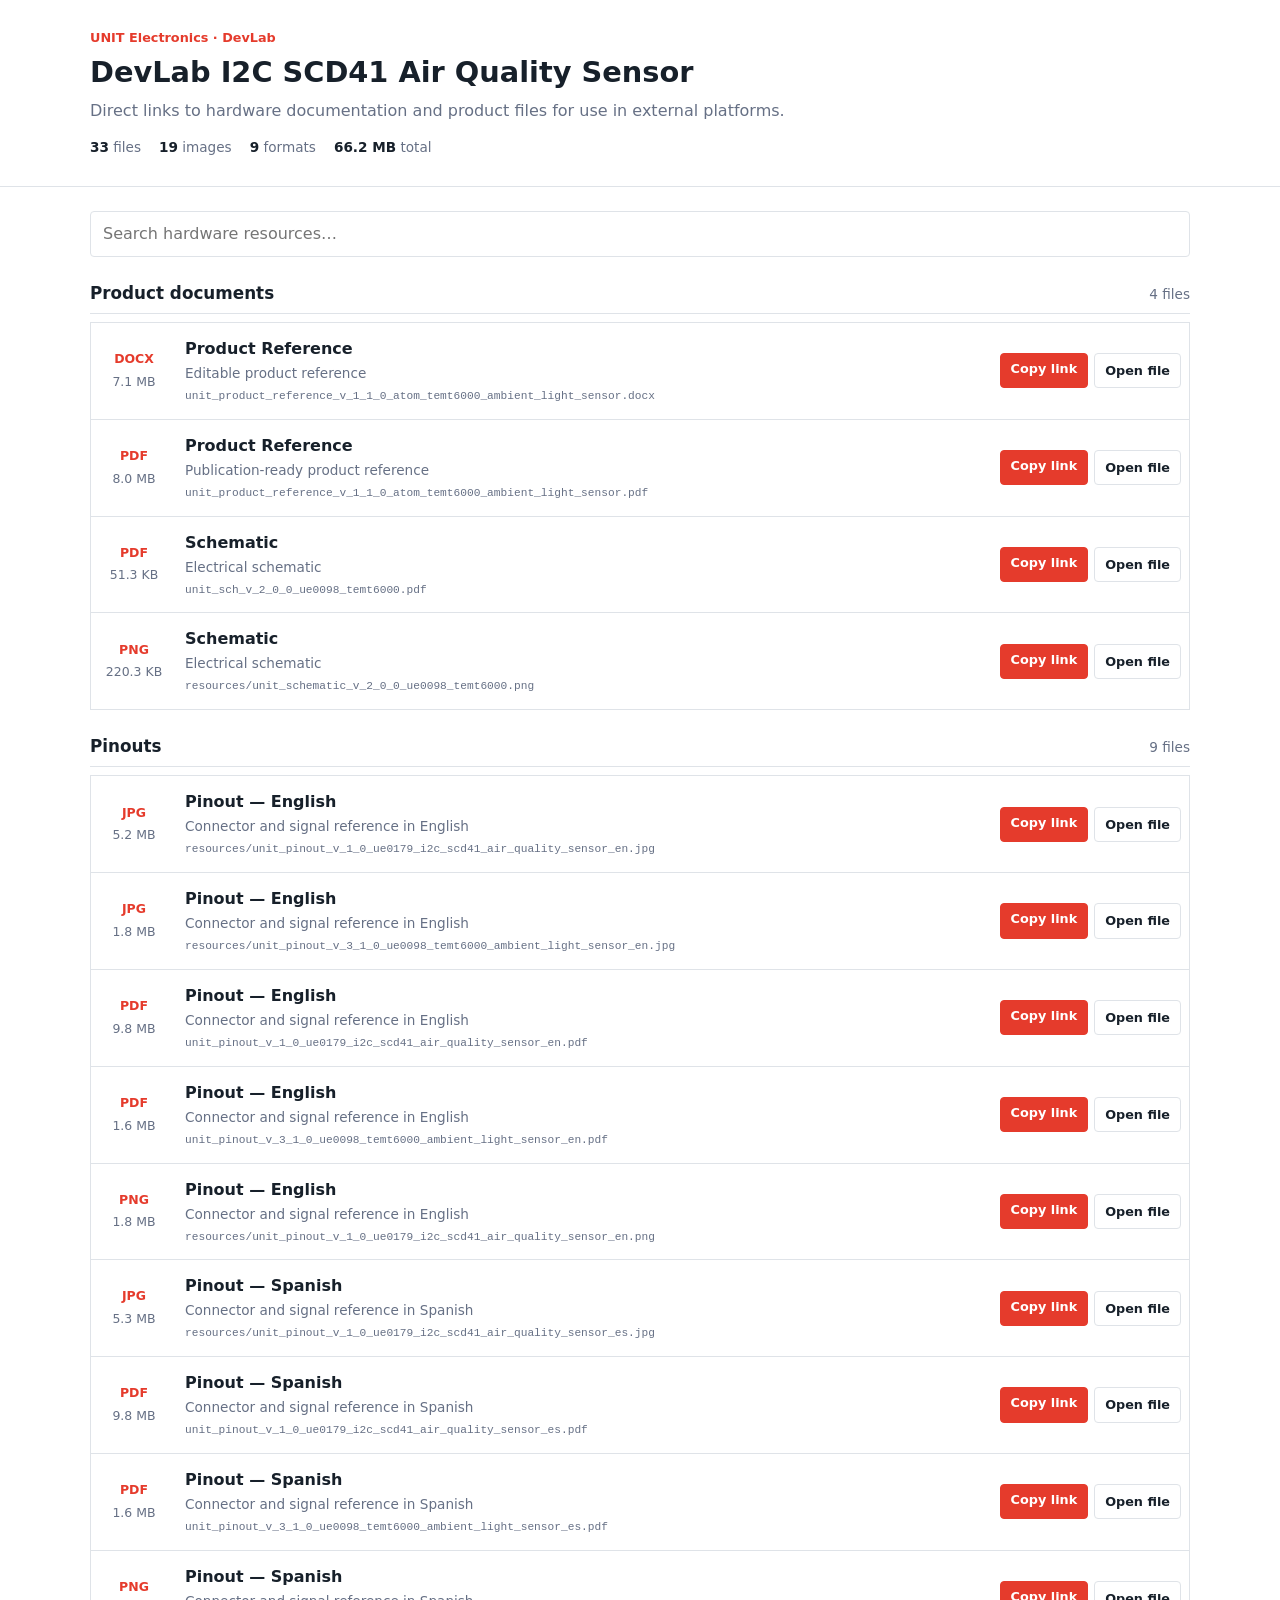
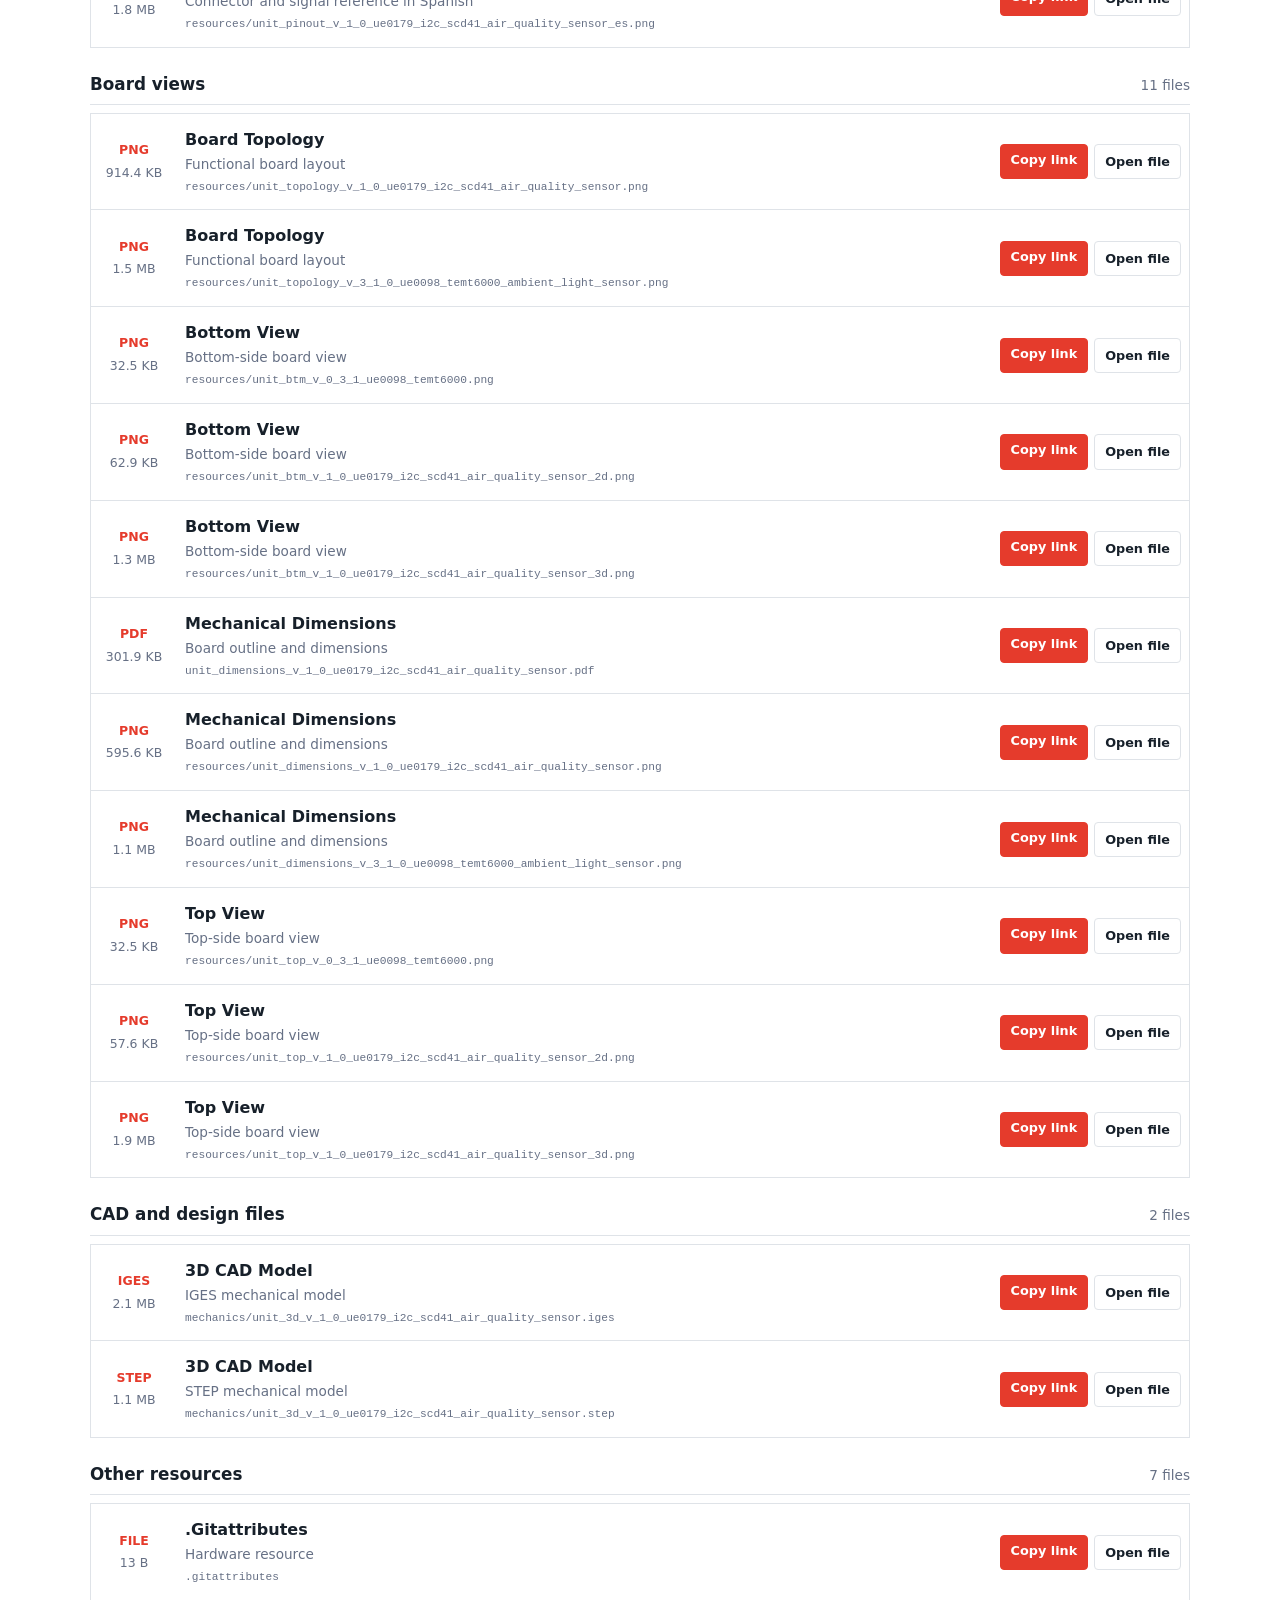
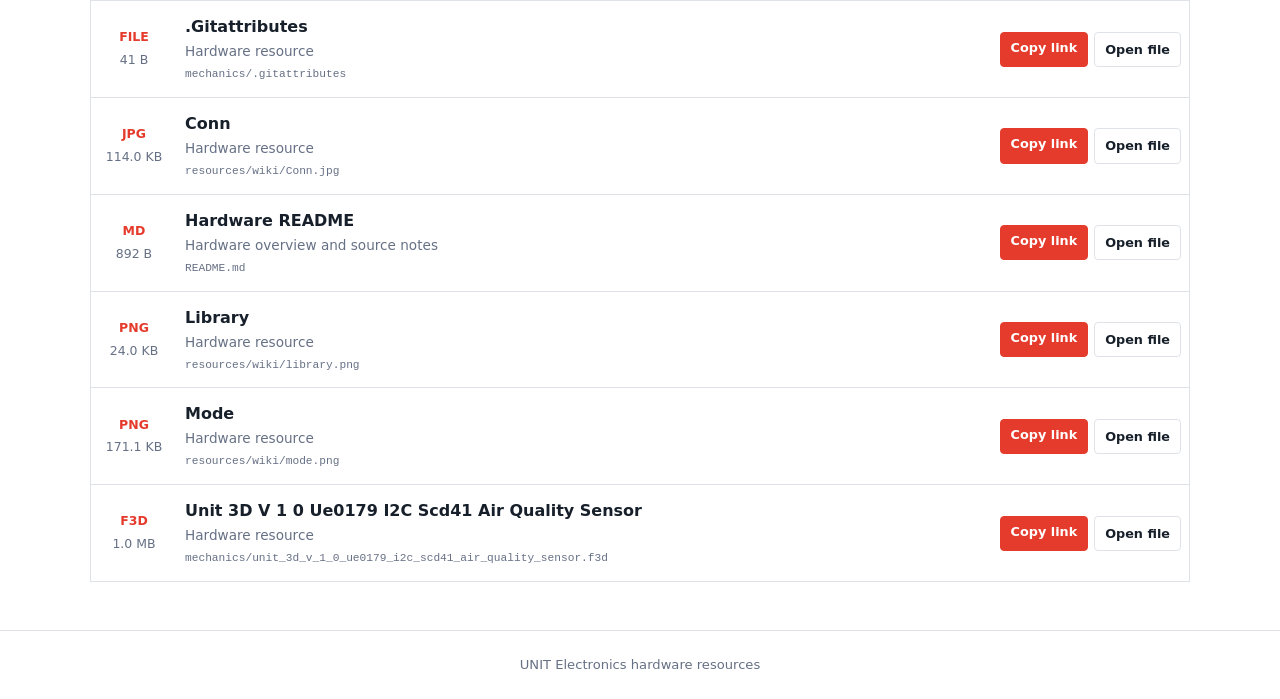
==== commit 3ab1f1ca: "Auto-update hardware documentation" ====
--- a/docs/hardware/index.html
+++ b/docs/hardware/index.html
@@ -139,10 +139,10 @@
       <h1>DevLab I2C SCD41 Air Quality Sensor</h1>
       <p class="subtitle">Direct links to hardware documentation and product files for use in external platforms.</p>
       <div class="summary" aria-label="Resource summary">
-        <span><strong>23</strong> files</span>
-        <span><strong>13</strong> images</span>
-        <span><strong>6</strong> formats</span>
-        <span><strong>51.9 MB</strong> total</span>
+        <span><strong>33</strong> files</span>
+        <span><strong>19</strong> images</span>
+        <span><strong>9</strong> formats</span>
+        <span><strong>66.2 MB</strong> total</span>
       </div>
     </div>
   </header>
@@ -161,7 +161,7 @@
         <article class="resource-item" data-search="product reference unit_product_reference_v_1_1_0_atom_temt6000_ambient_light_sensor.docx editable product reference">
           <div class="file-meta">
             <strong class="file-type">DOCX</strong>
-            <span class="file-size">4.5 MB</span>
+            <span class="file-size">7.1 MB</span>
           </div>
           <div class="resource-details">
             <h3>Product Reference</h3>
@@ -177,7 +177,7 @@
         <article class="resource-item" data-search="product reference unit_product_reference_v_1_1_0_atom_temt6000_ambient_light_sensor.pdf publication-ready product reference">
           <div class="file-meta">
             <strong class="file-type">PDF</strong>
-            <span class="file-size">5.6 MB</span>
+            <span class="file-size">8.0 MB</span>
           </div>
           <div class="resource-details">
             <h3>Product Reference</h3>
@@ -377,9 +377,25 @@
       <section class="resource-section">
         <div class="section-heading">
           <h2>Board views</h2>
-          <span>4 files</span>
+          <span>11 files</span>
         </div>
         <div class="resource-list">
+        <article class="resource-item" data-search="board topology resources/unit_topology_v_1_0_ue0179_i2c_scd41_air_quality_sensor.png functional board layout">
+          <div class="file-meta">
+            <strong class="file-type">PNG</strong>
+            <span class="file-size">914.4 KB</span>
+          </div>
+          <div class="resource-details">
+            <h3>Board Topology</h3>
+            <p>Functional board layout</p>
+            <code title="resources/unit_topology_v_1_0_ue0179_i2c_scd41_air_quality_sensor.png">resources/unit_topology_v_1_0_ue0179_i2c_scd41_air_quality_sensor.png</code>
+          </div>
+          <div class="actions">
+            <button class="button primary copy-link" type="button" data-url="resources/unit_topology_v_1_0_ue0179_i2c_scd41_air_quality_sensor.png">Copy link</button>
+            <a class="button" href="resources/unit_topology_v_1_0_ue0179_i2c_scd41_air_quality_sensor.png" target="_blank" rel="noopener">Open file</a>
+          </div>
+        </article>
+
         <article class="resource-item" data-search="board topology resources/unit_topology_v_3_1_0_ue0098_temt6000_ambient_light_sensor.png functional board layout">
           <div class="file-meta">
             <strong class="file-type">PNG</strong>
@@ -412,6 +428,70 @@
           </div>
         </article>
 
+        <article class="resource-item" data-search="bottom view resources/unit_btm_v_1_0_ue0179_i2c_scd41_air_quality_sensor_2d.png bottom-side board view">
+          <div class="file-meta">
+            <strong class="file-type">PNG</strong>
+            <span class="file-size">62.9 KB</span>
+          </div>
+          <div class="resource-details">
+            <h3>Bottom View</h3>
+            <p>Bottom-side board view</p>
+            <code title="resources/unit_btm_v_1_0_ue0179_i2c_scd41_air_quality_sensor_2d.png">resources/unit_btm_v_1_0_ue0179_i2c_scd41_air_quality_sensor_2d.png</code>
+          </div>
+          <div class="actions">
+            <button class="button primary copy-link" type="button" data-url="resources/unit_btm_v_1_0_ue0179_i2c_scd41_air_quality_sensor_2d.png">Copy link</button>
+            <a class="button" href="resources/unit_btm_v_1_0_ue0179_i2c_scd41_air_quality_sensor_2d.png" target="_blank" rel="noopener">Open file</a>
+          </div>
+        </article>
+
+        <article class="resource-item" data-search="bottom view resources/unit_btm_v_1_0_ue0179_i2c_scd41_air_quality_sensor_3d.png bottom-side board view">
+          <div class="file-meta">
+            <strong class="file-type">PNG</strong>
+            <span class="file-size">1.3 MB</span>
+          </div>
+          <div class="resource-details">
+            <h3>Bottom View</h3>
+            <p>Bottom-side board view</p>
+            <code title="resources/unit_btm_v_1_0_ue0179_i2c_scd41_air_quality_sensor_3d.png">resources/unit_btm_v_1_0_ue0179_i2c_scd41_air_quality_sensor_3d.png</code>
+          </div>
+          <div class="actions">
+            <button class="button primary copy-link" type="button" data-url="resources/unit_btm_v_1_0_ue0179_i2c_scd41_air_quality_sensor_3d.png">Copy link</button>
+            <a class="button" href="resources/unit_btm_v_1_0_ue0179_i2c_scd41_air_quality_sensor_3d.png" target="_blank" rel="noopener">Open file</a>
+          </div>
+        </article>
+
+        <article class="resource-item" data-search="mechanical dimensions unit_dimensions_v_1_0_ue0179_i2c_scd41_air_quality_sensor.pdf board outline and dimensions">
+          <div class="file-meta">
+            <strong class="file-type">PDF</strong>
+            <span class="file-size">301.9 KB</span>
+          </div>
+          <div class="resource-details">
+            <h3>Mechanical Dimensions</h3>
+            <p>Board outline and dimensions</p>
+            <code title="unit_dimensions_v_1_0_ue0179_i2c_scd41_air_quality_sensor.pdf">unit_dimensions_v_1_0_ue0179_i2c_scd41_air_quality_sensor.pdf</code>
+          </div>
+          <div class="actions">
+            <button class="button primary copy-link" type="button" data-url="unit_dimensions_v_1_0_ue0179_i2c_scd41_air_quality_sensor.pdf">Copy link</button>
+            <a class="button" href="unit_dimensions_v_1_0_ue0179_i2c_scd41_air_quality_sensor.pdf" target="_blank" rel="noopener">Open file</a>
+          </div>
+        </article>
+
+        <article class="resource-item" data-search="mechanical dimensions resources/unit_dimensions_v_1_0_ue0179_i2c_scd41_air_quality_sensor.png board outline and dimensions">
+          <div class="file-meta">
+            <strong class="file-type">PNG</strong>
+            <span class="file-size">595.6 KB</span>
+          </div>
+          <div class="resource-details">
+            <h3>Mechanical Dimensions</h3>
+            <p>Board outline and dimensions</p>
+            <code title="resources/unit_dimensions_v_1_0_ue0179_i2c_scd41_air_quality_sensor.png">resources/unit_dimensions_v_1_0_ue0179_i2c_scd41_air_quality_sensor.png</code>
+          </div>
+          <div class="actions">
+            <button class="button primary copy-link" type="button" data-url="resources/unit_dimensions_v_1_0_ue0179_i2c_scd41_air_quality_sensor.png">Copy link</button>
+            <a class="button" href="resources/unit_dimensions_v_1_0_ue0179_i2c_scd41_air_quality_sensor.png" target="_blank" rel="noopener">Open file</a>
+          </div>
+        </article>
+
         <article class="resource-item" data-search="mechanical dimensions resources/unit_dimensions_v_3_1_0_ue0098_temt6000_ambient_light_sensor.png board outline and dimensions">
           <div class="file-meta">
             <strong class="file-type">PNG</strong>
@@ -441,6 +521,77 @@
           <div class="actions">
             <button class="button primary copy-link" type="button" data-url="resources/unit_top_v_0_3_1_ue0098_temt6000.png">Copy link</button>
             <a class="button" href="resources/unit_top_v_0_3_1_ue0098_temt6000.png" target="_blank" rel="noopener">Open file</a>
+          </div>
+        </article>
+
+        <article class="resource-item" data-search="top view resources/unit_top_v_1_0_ue0179_i2c_scd41_air_quality_sensor_2d.png top-side board view">
+          <div class="file-meta">
+            <strong class="file-type">PNG</strong>
+            <span class="file-size">57.6 KB</span>
+          </div>
+          <div class="resource-details">
+            <h3>Top View</h3>
+            <p>Top-side board view</p>
+            <code title="resources/unit_top_v_1_0_ue0179_i2c_scd41_air_quality_sensor_2d.png">resources/unit_top_v_1_0_ue0179_i2c_scd41_air_quality_sensor_2d.png</code>
+          </div>
+          <div class="actions">
+            <button class="button primary copy-link" type="button" data-url="resources/unit_top_v_1_0_ue0179_i2c_scd41_air_quality_sensor_2d.png">Copy link</button>
+            <a class="button" href="resources/unit_top_v_1_0_ue0179_i2c_scd41_air_quality_sensor_2d.png" target="_blank" rel="noopener">Open file</a>
+          </div>
+        </article>
+
+        <article class="resource-item" data-search="top view resources/unit_top_v_1_0_ue0179_i2c_scd41_air_quality_sensor_3d.png top-side board view">
+          <div class="file-meta">
+            <strong class="file-type">PNG</strong>
+            <span class="file-size">1.9 MB</span>
+          </div>
+          <div class="resource-details">
+            <h3>Top View</h3>
+            <p>Top-side board view</p>
+            <code title="resources/unit_top_v_1_0_ue0179_i2c_scd41_air_quality_sensor_3d.png">resources/unit_top_v_1_0_ue0179_i2c_scd41_air_quality_sensor_3d.png</code>
+          </div>
+          <div class="actions">
+            <button class="button primary copy-link" type="button" data-url="resources/unit_top_v_1_0_ue0179_i2c_scd41_air_quality_sensor_3d.png">Copy link</button>
+            <a class="button" href="resources/unit_top_v_1_0_ue0179_i2c_scd41_air_quality_sensor_3d.png" target="_blank" rel="noopener">Open file</a>
+          </div>
+        </article>
+        </div>
+      </section>
+      <section class="resource-section">
+        <div class="section-heading">
+          <h2>CAD and design files</h2>
+          <span>2 files</span>
+        </div>
+        <div class="resource-list">
+        <article class="resource-item" data-search="3d cad model mechanics/unit_3d_v_1_0_ue0179_i2c_scd41_air_quality_sensor.iges iges mechanical model">
+          <div class="file-meta">
+            <strong class="file-type">IGES</strong>
+            <span class="file-size">2.1 MB</span>
+          </div>
+          <div class="resource-details">
+            <h3>3D CAD Model</h3>
+            <p>IGES mechanical model</p>
+            <code title="mechanics/unit_3d_v_1_0_ue0179_i2c_scd41_air_quality_sensor.iges">mechanics/unit_3d_v_1_0_ue0179_i2c_scd41_air_quality_sensor.iges</code>
+          </div>
+          <div class="actions">
+            <button class="button primary copy-link" type="button" data-url="mechanics/unit_3d_v_1_0_ue0179_i2c_scd41_air_quality_sensor.iges">Copy link</button>
+            <a class="button" href="mechanics/unit_3d_v_1_0_ue0179_i2c_scd41_air_quality_sensor.iges" target="_blank" rel="noopener">Open file</a>
+          </div>
+        </article>
+
+        <article class="resource-item" data-search="3d cad model mechanics/unit_3d_v_1_0_ue0179_i2c_scd41_air_quality_sensor.step step mechanical model">
+          <div class="file-meta">
+            <strong class="file-type">STEP</strong>
+            <span class="file-size">1.1 MB</span>
+          </div>
+          <div class="resource-details">
+            <h3>3D CAD Model</h3>
+            <p>STEP mechanical model</p>
+            <code title="mechanics/unit_3d_v_1_0_ue0179_i2c_scd41_air_quality_sensor.step">mechanics/unit_3d_v_1_0_ue0179_i2c_scd41_air_quality_sensor.step</code>
+          </div>
+          <div class="actions">
+            <button class="button primary copy-link" type="button" data-url="mechanics/unit_3d_v_1_0_ue0179_i2c_scd41_air_quality_sensor.step">Copy link</button>
+            <a class="button" href="mechanics/unit_3d_v_1_0_ue0179_i2c_scd41_air_quality_sensor.step" target="_blank" rel="noopener">Open file</a>
           </div>
         </article>
         </div>
@@ -448,7 +599,7 @@
       <section class="resource-section">
         <div class="section-heading">
           <h2>Other resources</h2>
-          <span>6 files</span>
+          <span>7 files</span>
         </div>
         <div class="resource-list">
         <article class="resource-item" data-search=".gitattributes .gitattributes hardware resource">
@@ -467,19 +618,19 @@
           </div>
         </article>
 
-        <article class="resource-item" data-search=".gitkeep mechanics/.gitkeep hardware resource">
+        <article class="resource-item" data-search=".gitattributes mechanics/.gitattributes hardware resource">
           <div class="file-meta">
             <strong class="file-type">FILE</strong>
-            <span class="file-size">0 B</span>
-          </div>
-          <div class="resource-details">
-            <h3>.Gitkeep</h3>
+            <span class="file-size">41 B</span>
+          </div>
+          <div class="resource-details">
+            <h3>.Gitattributes</h3>
             <p>Hardware resource</p>
-            <code title="mechanics/.gitkeep">mechanics/.gitkeep</code>
-          </div>
-          <div class="actions">
-            <button class="button primary copy-link" type="button" data-url="mechanics/.gitkeep">Copy link</button>
-            <a class="button" href="mechanics/.gitkeep" target="_blank" rel="noopener">Open file</a>
+            <code title="mechanics/.gitattributes">mechanics/.gitattributes</code>
+          </div>
+          <div class="actions">
+            <button class="button primary copy-link" type="button" data-url="mechanics/.gitattributes">Copy link</button>
+            <a class="button" href="mechanics/.gitattributes" target="_blank" rel="noopener">Open file</a>
           </div>
         </article>
 
@@ -502,7 +653,7 @@
         <article class="resource-item" data-search="hardware readme readme.md hardware overview and source notes">
           <div class="file-meta">
             <strong class="file-type">MD</strong>
-            <span class="file-size">5.0 KB</span>
+            <span class="file-size">892 B</span>
           </div>
           <div class="resource-details">
             <h3>Hardware README</h3>
@@ -544,6 +695,22 @@
           <div class="actions">
             <button class="button primary copy-link" type="button" data-url="resources/wiki/mode.png">Copy link</button>
             <a class="button" href="resources/wiki/mode.png" target="_blank" rel="noopener">Open file</a>
+          </div>
+        </article>
+
+        <article class="resource-item" data-search="unit 3d v 1 0 ue0179 i2c scd41 air quality sensor mechanics/unit_3d_v_1_0_ue0179_i2c_scd41_air_quality_sensor.f3d hardware resource">
+          <div class="file-meta">
+            <strong class="file-type">F3D</strong>
+            <span class="file-size">1.0 MB</span>
+          </div>
+          <div class="resource-details">
+            <h3>Unit 3D V 1 0 Ue0179 I2C Scd41 Air Quality Sensor</h3>
+            <p>Hardware resource</p>
+            <code title="mechanics/unit_3d_v_1_0_ue0179_i2c_scd41_air_quality_sensor.f3d">mechanics/unit_3d_v_1_0_ue0179_i2c_scd41_air_quality_sensor.f3d</code>
+          </div>
+          <div class="actions">
+            <button class="button primary copy-link" type="button" data-url="mechanics/unit_3d_v_1_0_ue0179_i2c_scd41_air_quality_sensor.f3d">Copy link</button>
+            <a class="button" href="mechanics/unit_3d_v_1_0_ue0179_i2c_scd41_air_quality_sensor.f3d" target="_blank" rel="noopener">Open file</a>
           </div>
         </article>
         </div>
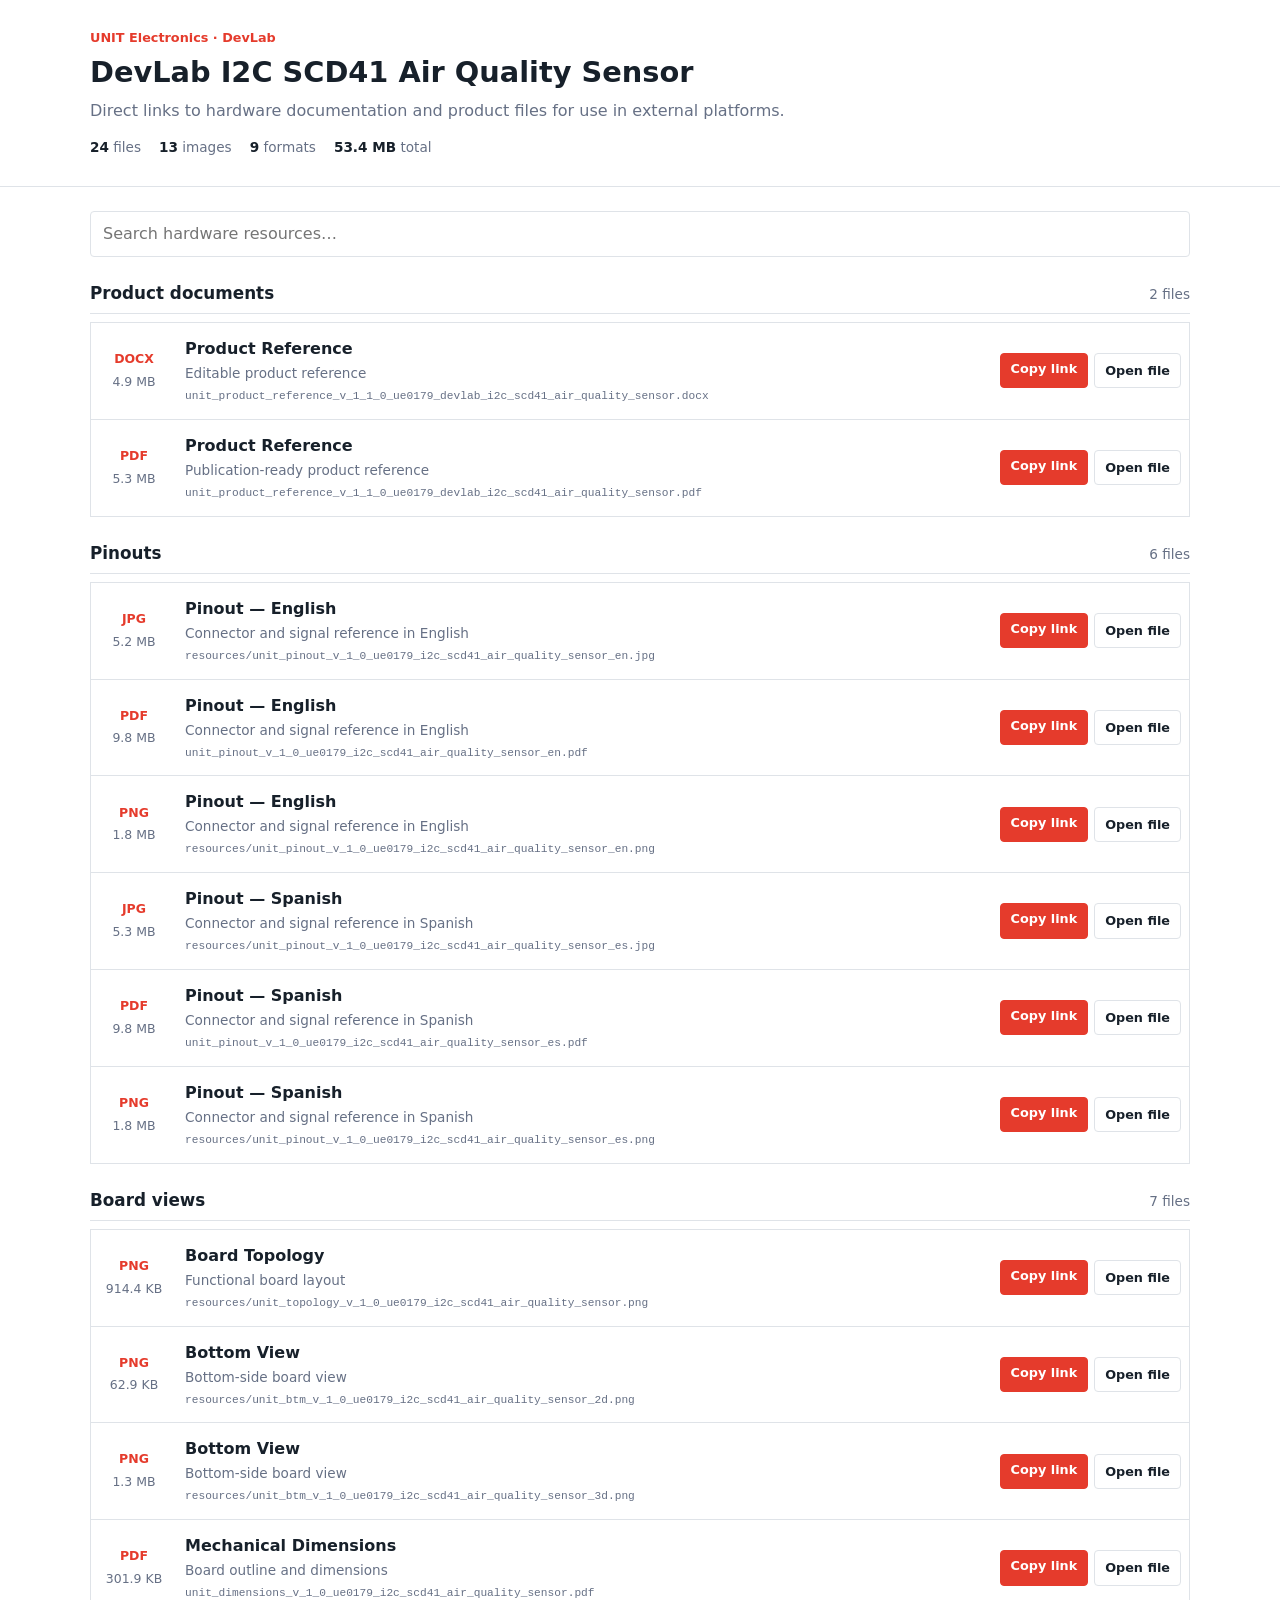
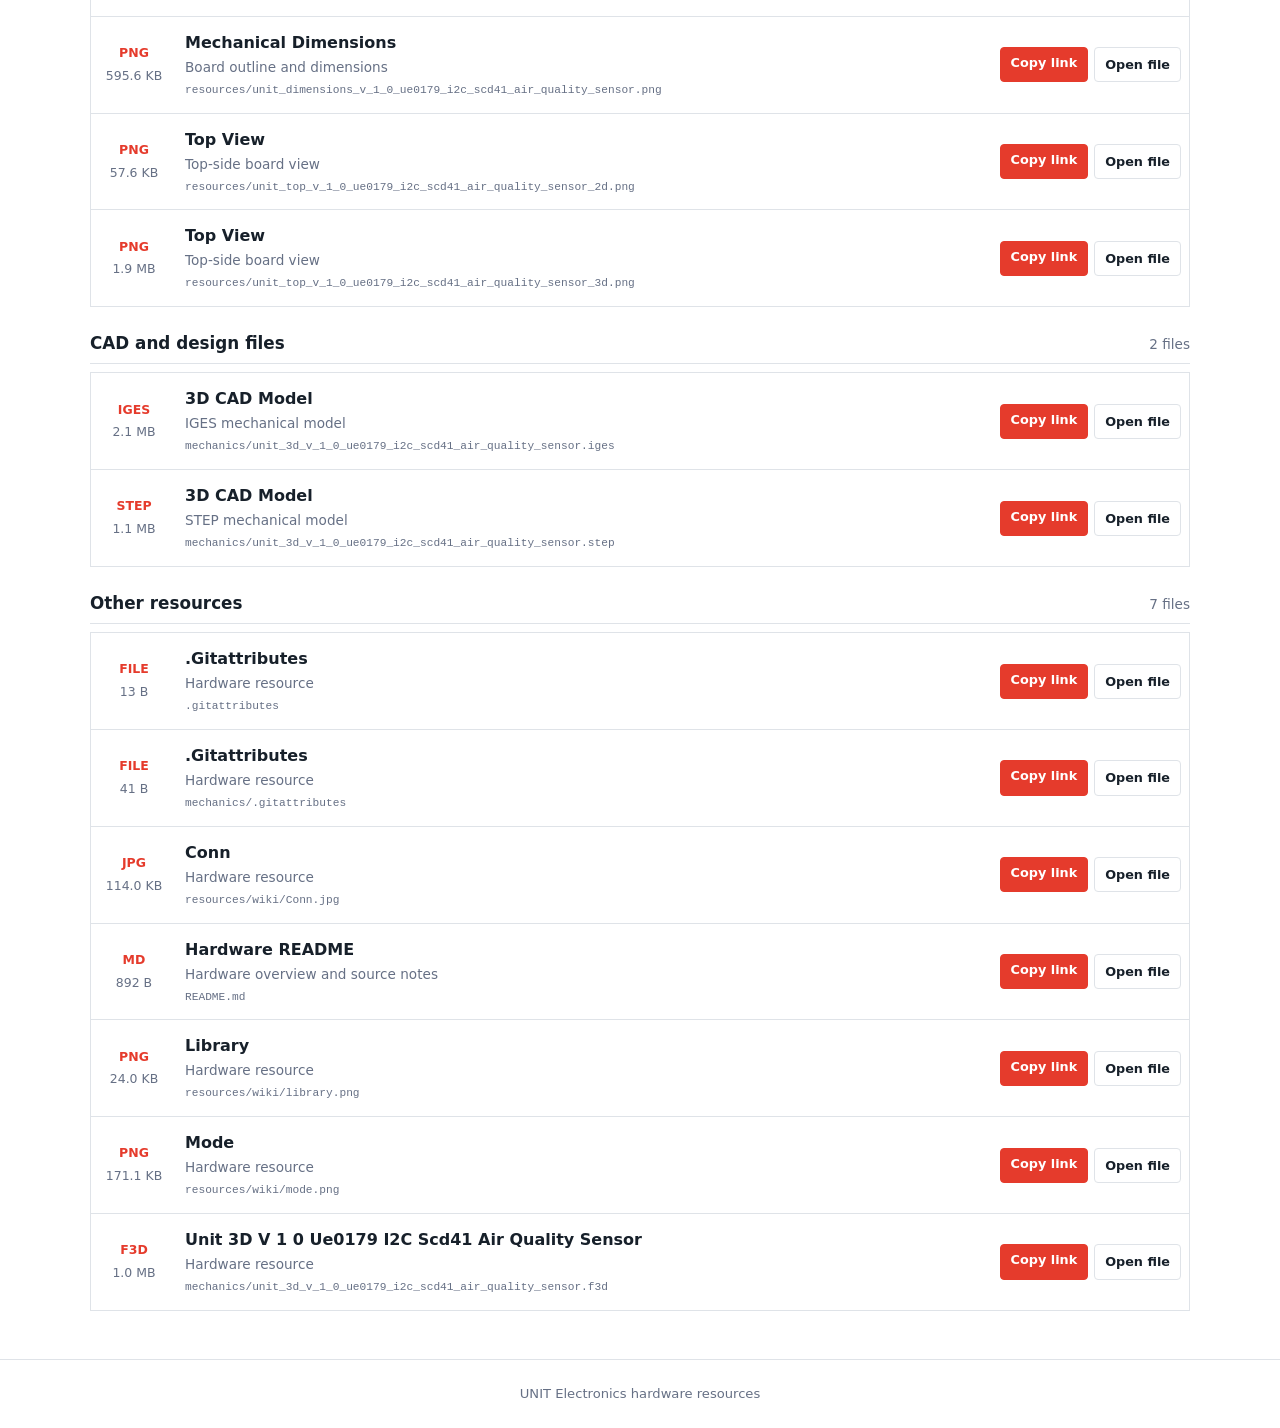
==== commit 3c4439ec: "Auto-update hardware documentation" ====
--- a/docs/hardware/index.html
+++ b/docs/hardware/index.html
@@ -139,10 +139,10 @@
       <h1>DevLab I2C SCD41 Air Quality Sensor</h1>
       <p class="subtitle">Direct links to hardware documentation and product files for use in external platforms.</p>
       <div class="summary" aria-label="Resource summary">
-        <span><strong>33</strong> files</span>
-        <span><strong>19</strong> images</span>
+        <span><strong>24</strong> files</span>
+        <span><strong>13</strong> images</span>
         <span><strong>9</strong> formats</span>
-        <span><strong>66.2 MB</strong> total</span>
+        <span><strong>53.4 MB</strong> total</span>
       </div>
     </div>
   </header>
@@ -155,70 +155,38 @@
       <section class="resource-section">
         <div class="section-heading">
           <h2>Product documents</h2>
-          <span>4 files</span>
+          <span>2 files</span>
         </div>
         <div class="resource-list">
-        <article class="resource-item" data-search="product reference unit_product_reference_v_1_1_0_atom_temt6000_ambient_light_sensor.docx editable product reference">
+        <article class="resource-item" data-search="product reference unit_product_reference_v_1_1_0_ue0179_devlab_i2c_scd41_air_quality_sensor.docx editable product reference">
           <div class="file-meta">
             <strong class="file-type">DOCX</strong>
-            <span class="file-size">7.1 MB</span>
+            <span class="file-size">4.9 MB</span>
           </div>
           <div class="resource-details">
             <h3>Product Reference</h3>
             <p>Editable product reference</p>
-            <code title="unit_product_reference_v_1_1_0_atom_temt6000_ambient_light_sensor.docx">unit_product_reference_v_1_1_0_atom_temt6000_ambient_light_sensor.docx</code>
-          </div>
-          <div class="actions">
-            <button class="button primary copy-link" type="button" data-url="unit_product_reference_v_1_1_0_atom_temt6000_ambient_light_sensor.docx">Copy link</button>
-            <a class="button" href="unit_product_reference_v_1_1_0_atom_temt6000_ambient_light_sensor.docx" target="_blank" rel="noopener">Open file</a>
-          </div>
-        </article>
-
-        <article class="resource-item" data-search="product reference unit_product_reference_v_1_1_0_atom_temt6000_ambient_light_sensor.pdf publication-ready product reference">
+            <code title="unit_product_reference_v_1_1_0_ue0179_devlab_i2c_scd41_air_quality_sensor.docx">unit_product_reference_v_1_1_0_ue0179_devlab_i2c_scd41_air_quality_sensor.docx</code>
+          </div>
+          <div class="actions">
+            <button class="button primary copy-link" type="button" data-url="unit_product_reference_v_1_1_0_ue0179_devlab_i2c_scd41_air_quality_sensor.docx">Copy link</button>
+            <a class="button" href="unit_product_reference_v_1_1_0_ue0179_devlab_i2c_scd41_air_quality_sensor.docx" target="_blank" rel="noopener">Open file</a>
+          </div>
+        </article>
+
+        <article class="resource-item" data-search="product reference unit_product_reference_v_1_1_0_ue0179_devlab_i2c_scd41_air_quality_sensor.pdf publication-ready product reference">
           <div class="file-meta">
             <strong class="file-type">PDF</strong>
-            <span class="file-size">8.0 MB</span>
+            <span class="file-size">5.3 MB</span>
           </div>
           <div class="resource-details">
             <h3>Product Reference</h3>
             <p>Publication-ready product reference</p>
-            <code title="unit_product_reference_v_1_1_0_atom_temt6000_ambient_light_sensor.pdf">unit_product_reference_v_1_1_0_atom_temt6000_ambient_light_sensor.pdf</code>
-          </div>
-          <div class="actions">
-            <button class="button primary copy-link" type="button" data-url="unit_product_reference_v_1_1_0_atom_temt6000_ambient_light_sensor.pdf">Copy link</button>
-            <a class="button" href="unit_product_reference_v_1_1_0_atom_temt6000_ambient_light_sensor.pdf" target="_blank" rel="noopener">Open file</a>
-          </div>
-        </article>
-
-        <article class="resource-item" data-search="schematic unit_sch_v_2_0_0_ue0098_temt6000.pdf electrical schematic">
-          <div class="file-meta">
-            <strong class="file-type">PDF</strong>
-            <span class="file-size">51.3 KB</span>
-          </div>
-          <div class="resource-details">
-            <h3>Schematic</h3>
-            <p>Electrical schematic</p>
-            <code title="unit_sch_v_2_0_0_ue0098_temt6000.pdf">unit_sch_v_2_0_0_ue0098_temt6000.pdf</code>
-          </div>
-          <div class="actions">
-            <button class="button primary copy-link" type="button" data-url="unit_sch_v_2_0_0_ue0098_temt6000.pdf">Copy link</button>
-            <a class="button" href="unit_sch_v_2_0_0_ue0098_temt6000.pdf" target="_blank" rel="noopener">Open file</a>
-          </div>
-        </article>
-
-        <article class="resource-item" data-search="schematic resources/unit_schematic_v_2_0_0_ue0098_temt6000.png electrical schematic">
-          <div class="file-meta">
-            <strong class="file-type">PNG</strong>
-            <span class="file-size">220.3 KB</span>
-          </div>
-          <div class="resource-details">
-            <h3>Schematic</h3>
-            <p>Electrical schematic</p>
-            <code title="resources/unit_schematic_v_2_0_0_ue0098_temt6000.png">resources/unit_schematic_v_2_0_0_ue0098_temt6000.png</code>
-          </div>
-          <div class="actions">
-            <button class="button primary copy-link" type="button" data-url="resources/unit_schematic_v_2_0_0_ue0098_temt6000.png">Copy link</button>
-            <a class="button" href="resources/unit_schematic_v_2_0_0_ue0098_temt6000.png" target="_blank" rel="noopener">Open file</a>
+            <code title="unit_product_reference_v_1_1_0_ue0179_devlab_i2c_scd41_air_quality_sensor.pdf">unit_product_reference_v_1_1_0_ue0179_devlab_i2c_scd41_air_quality_sensor.pdf</code>
+          </div>
+          <div class="actions">
+            <button class="button primary copy-link" type="button" data-url="unit_product_reference_v_1_1_0_ue0179_devlab_i2c_scd41_air_quality_sensor.pdf">Copy link</button>
+            <a class="button" href="unit_product_reference_v_1_1_0_ue0179_devlab_i2c_scd41_air_quality_sensor.pdf" target="_blank" rel="noopener">Open file</a>
           </div>
         </article>
         </div>
@@ -226,7 +194,7 @@
       <section class="resource-section">
         <div class="section-heading">
           <h2>Pinouts</h2>
-          <span>9 files</span>
+          <span>6 files</span>
         </div>
         <div class="resource-list">
         <article class="resource-item" data-search="pinout — english resources/unit_pinout_v_1_0_ue0179_i2c_scd41_air_quality_sensor_en.jpg connector and signal reference in english">
@@ -245,22 +213,6 @@
           </div>
         </article>
 
-        <article class="resource-item" data-search="pinout — english resources/unit_pinout_v_3_1_0_ue0098_temt6000_ambient_light_sensor_en.jpg connector and signal reference in english">
-          <div class="file-meta">
-            <strong class="file-type">JPG</strong>
-            <span class="file-size">1.8 MB</span>
-          </div>
-          <div class="resource-details">
-            <h3>Pinout — English</h3>
-            <p>Connector and signal reference in English</p>
-            <code title="resources/unit_pinout_v_3_1_0_ue0098_temt6000_ambient_light_sensor_en.jpg">resources/unit_pinout_v_3_1_0_ue0098_temt6000_ambient_light_sensor_en.jpg</code>
-          </div>
-          <div class="actions">
-            <button class="button primary copy-link" type="button" data-url="resources/unit_pinout_v_3_1_0_ue0098_temt6000_ambient_light_sensor_en.jpg">Copy link</button>
-            <a class="button" href="resources/unit_pinout_v_3_1_0_ue0098_temt6000_ambient_light_sensor_en.jpg" target="_blank" rel="noopener">Open file</a>
-          </div>
-        </article>
-
         <article class="resource-item" data-search="pinout — english unit_pinout_v_1_0_ue0179_i2c_scd41_air_quality_sensor_en.pdf connector and signal reference in english">
           <div class="file-meta">
             <strong class="file-type">PDF</strong>
@@ -277,22 +229,6 @@
           </div>
         </article>
 
-        <article class="resource-item" data-search="pinout — english unit_pinout_v_3_1_0_ue0098_temt6000_ambient_light_sensor_en.pdf connector and signal reference in english">
-          <div class="file-meta">
-            <strong class="file-type">PDF</strong>
-            <span class="file-size">1.6 MB</span>
-          </div>
-          <div class="resource-details">
-            <h3>Pinout — English</h3>
-            <p>Connector and signal reference in English</p>
-            <code title="unit_pinout_v_3_1_0_ue0098_temt6000_ambient_light_sensor_en.pdf">unit_pinout_v_3_1_0_ue0098_temt6000_ambient_light_sensor_en.pdf</code>
-          </div>
-          <div class="actions">
-            <button class="button primary copy-link" type="button" data-url="unit_pinout_v_3_1_0_ue0098_temt6000_ambient_light_sensor_en.pdf">Copy link</button>
-            <a class="button" href="unit_pinout_v_3_1_0_ue0098_temt6000_ambient_light_sensor_en.pdf" target="_blank" rel="noopener">Open file</a>
-          </div>
-        </article>
-
         <article class="resource-item" data-search="pinout — english resources/unit_pinout_v_1_0_ue0179_i2c_scd41_air_quality_sensor_en.png connector and signal reference in english">
           <div class="file-meta">
             <strong class="file-type">PNG</strong>
@@ -338,22 +274,6 @@
           <div class="actions">
             <button class="button primary copy-link" type="button" data-url="unit_pinout_v_1_0_ue0179_i2c_scd41_air_quality_sensor_es.pdf">Copy link</button>
             <a class="button" href="unit_pinout_v_1_0_ue0179_i2c_scd41_air_quality_sensor_es.pdf" target="_blank" rel="noopener">Open file</a>
-          </div>
-        </article>
-
-        <article class="resource-item" data-search="pinout — spanish unit_pinout_v_3_1_0_ue0098_temt6000_ambient_light_sensor_es.pdf connector and signal reference in spanish">
-          <div class="file-meta">
-            <strong class="file-type">PDF</strong>
-            <span class="file-size">1.6 MB</span>
-          </div>
-          <div class="resource-details">
-            <h3>Pinout — Spanish</h3>
-            <p>Connector and signal reference in Spanish</p>
-            <code title="unit_pinout_v_3_1_0_ue0098_temt6000_ambient_light_sensor_es.pdf">unit_pinout_v_3_1_0_ue0098_temt6000_ambient_light_sensor_es.pdf</code>
-          </div>
-          <div class="actions">
-            <button class="button primary copy-link" type="button" data-url="unit_pinout_v_3_1_0_ue0098_temt6000_ambient_light_sensor_es.pdf">Copy link</button>
-            <a class="button" href="unit_pinout_v_3_1_0_ue0098_temt6000_ambient_light_sensor_es.pdf" target="_blank" rel="noopener">Open file</a>
           </div>
         </article>
 
@@ -377,7 +297,7 @@
       <section class="resource-section">
         <div class="section-heading">
           <h2>Board views</h2>
-          <span>11 files</span>
+          <span>7 files</span>
         </div>
         <div class="resource-list">
         <article class="resource-item" data-search="board topology resources/unit_topology_v_1_0_ue0179_i2c_scd41_air_quality_sensor.png functional board layout">
@@ -396,38 +316,6 @@
           </div>
         </article>
 
-        <article class="resource-item" data-search="board topology resources/unit_topology_v_3_1_0_ue0098_temt6000_ambient_light_sensor.png functional board layout">
-          <div class="file-meta">
-            <strong class="file-type">PNG</strong>
-            <span class="file-size">1.5 MB</span>
-          </div>
-          <div class="resource-details">
-            <h3>Board Topology</h3>
-            <p>Functional board layout</p>
-            <code title="resources/unit_topology_v_3_1_0_ue0098_temt6000_ambient_light_sensor.png">resources/unit_topology_v_3_1_0_ue0098_temt6000_ambient_light_sensor.png</code>
-          </div>
-          <div class="actions">
-            <button class="button primary copy-link" type="button" data-url="resources/unit_topology_v_3_1_0_ue0098_temt6000_ambient_light_sensor.png">Copy link</button>
-            <a class="button" href="resources/unit_topology_v_3_1_0_ue0098_temt6000_ambient_light_sensor.png" target="_blank" rel="noopener">Open file</a>
-          </div>
-        </article>
-
-        <article class="resource-item" data-search="bottom view resources/unit_btm_v_0_3_1_ue0098_temt6000.png bottom-side board view">
-          <div class="file-meta">
-            <strong class="file-type">PNG</strong>
-            <span class="file-size">32.5 KB</span>
-          </div>
-          <div class="resource-details">
-            <h3>Bottom View</h3>
-            <p>Bottom-side board view</p>
-            <code title="resources/unit_btm_v_0_3_1_ue0098_temt6000.png">resources/unit_btm_v_0_3_1_ue0098_temt6000.png</code>
-          </div>
-          <div class="actions">
-            <button class="button primary copy-link" type="button" data-url="resources/unit_btm_v_0_3_1_ue0098_temt6000.png">Copy link</button>
-            <a class="button" href="resources/unit_btm_v_0_3_1_ue0098_temt6000.png" target="_blank" rel="noopener">Open file</a>
-          </div>
-        </article>
-
         <article class="resource-item" data-search="bottom view resources/unit_btm_v_1_0_ue0179_i2c_scd41_air_quality_sensor_2d.png bottom-side board view">
           <div class="file-meta">
             <strong class="file-type">PNG</strong>
@@ -489,38 +377,6 @@
           <div class="actions">
             <button class="button primary copy-link" type="button" data-url="resources/unit_dimensions_v_1_0_ue0179_i2c_scd41_air_quality_sensor.png">Copy link</button>
             <a class="button" href="resources/unit_dimensions_v_1_0_ue0179_i2c_scd41_air_quality_sensor.png" target="_blank" rel="noopener">Open file</a>
-          </div>
-        </article>
-
-        <article class="resource-item" data-search="mechanical dimensions resources/unit_dimensions_v_3_1_0_ue0098_temt6000_ambient_light_sensor.png board outline and dimensions">
-          <div class="file-meta">
-            <strong class="file-type">PNG</strong>
-            <span class="file-size">1.1 MB</span>
-          </div>
-          <div class="resource-details">
-            <h3>Mechanical Dimensions</h3>
-            <p>Board outline and dimensions</p>
-            <code title="resources/unit_dimensions_v_3_1_0_ue0098_temt6000_ambient_light_sensor.png">resources/unit_dimensions_v_3_1_0_ue0098_temt6000_ambient_light_sensor.png</code>
-          </div>
-          <div class="actions">
-            <button class="button primary copy-link" type="button" data-url="resources/unit_dimensions_v_3_1_0_ue0098_temt6000_ambient_light_sensor.png">Copy link</button>
-            <a class="button" href="resources/unit_dimensions_v_3_1_0_ue0098_temt6000_ambient_light_sensor.png" target="_blank" rel="noopener">Open file</a>
-          </div>
-        </article>
-
-        <article class="resource-item" data-search="top view resources/unit_top_v_0_3_1_ue0098_temt6000.png top-side board view">
-          <div class="file-meta">
-            <strong class="file-type">PNG</strong>
-            <span class="file-size">32.5 KB</span>
-          </div>
-          <div class="resource-details">
-            <h3>Top View</h3>
-            <p>Top-side board view</p>
-            <code title="resources/unit_top_v_0_3_1_ue0098_temt6000.png">resources/unit_top_v_0_3_1_ue0098_temt6000.png</code>
-          </div>
-          <div class="actions">
-            <button class="button primary copy-link" type="button" data-url="resources/unit_top_v_0_3_1_ue0098_temt6000.png">Copy link</button>
-            <a class="button" href="resources/unit_top_v_0_3_1_ue0098_temt6000.png" target="_blank" rel="noopener">Open file</a>
           </div>
         </article>
 
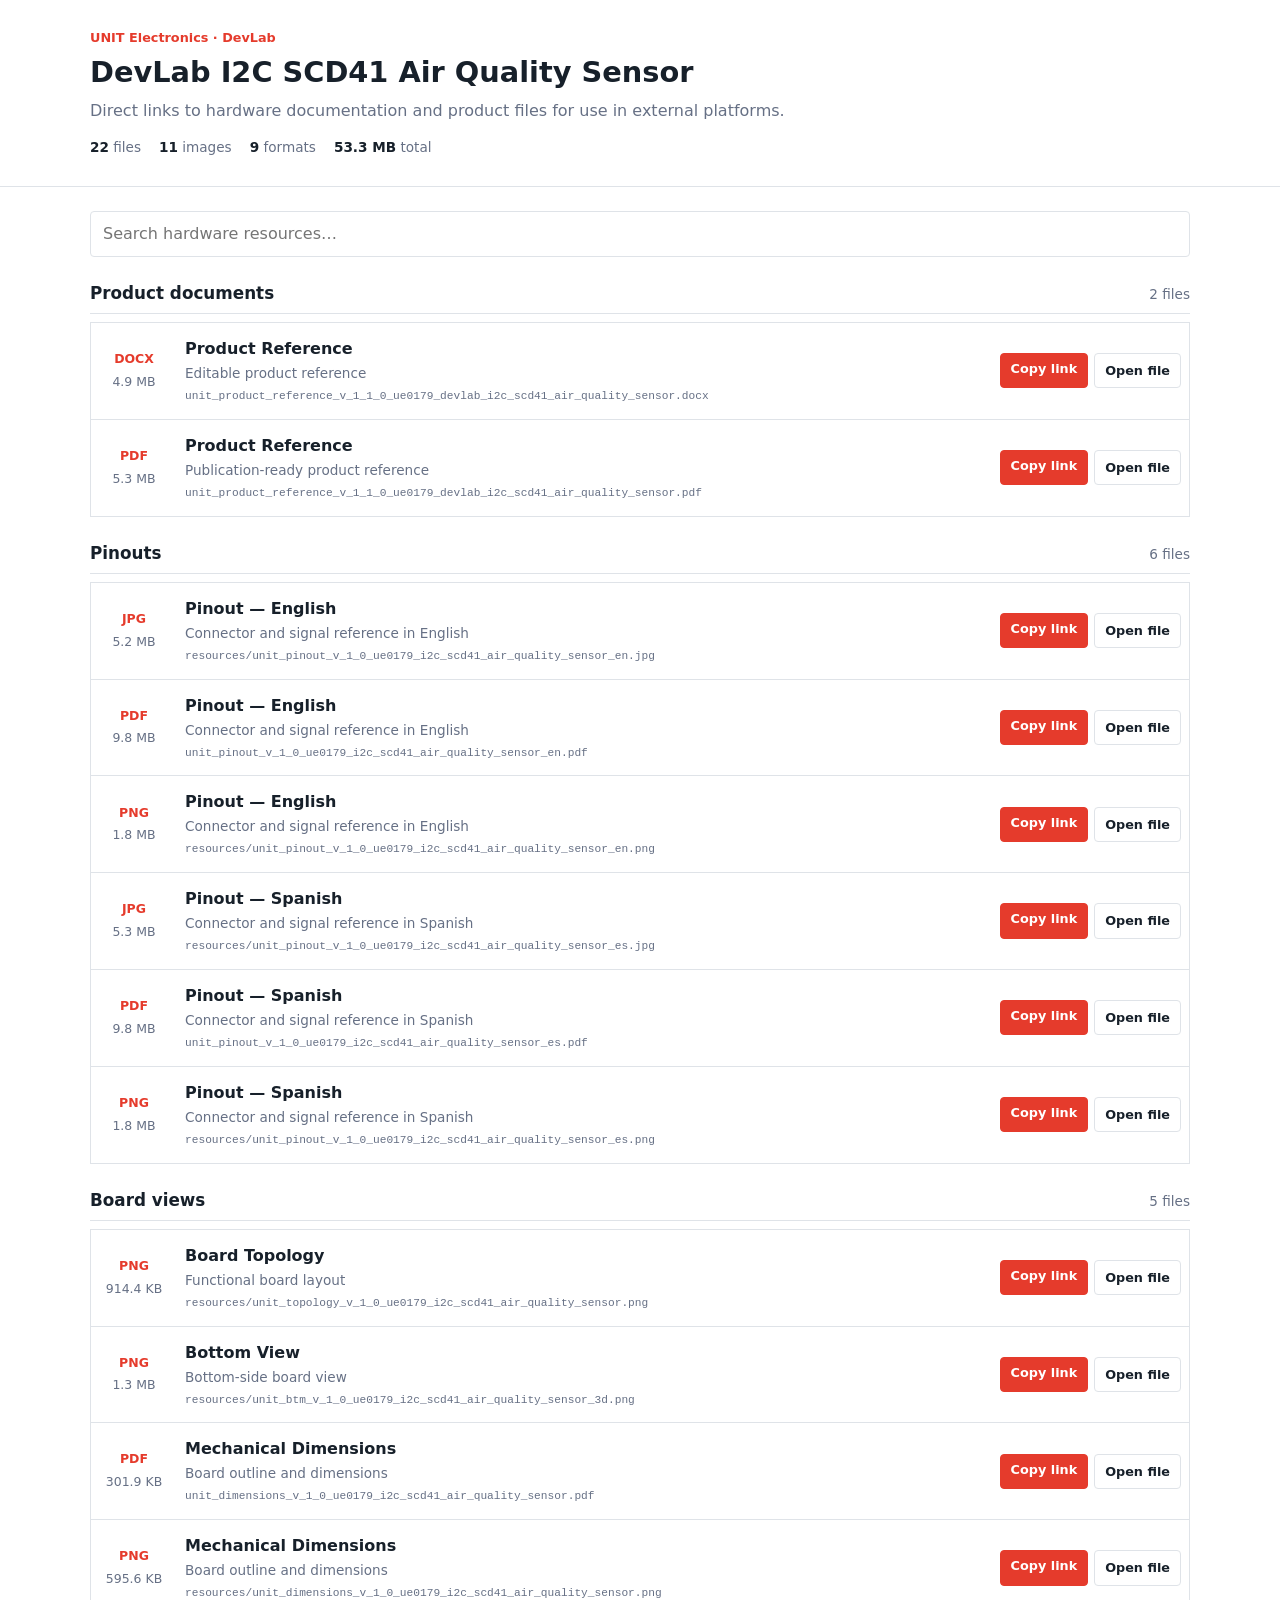
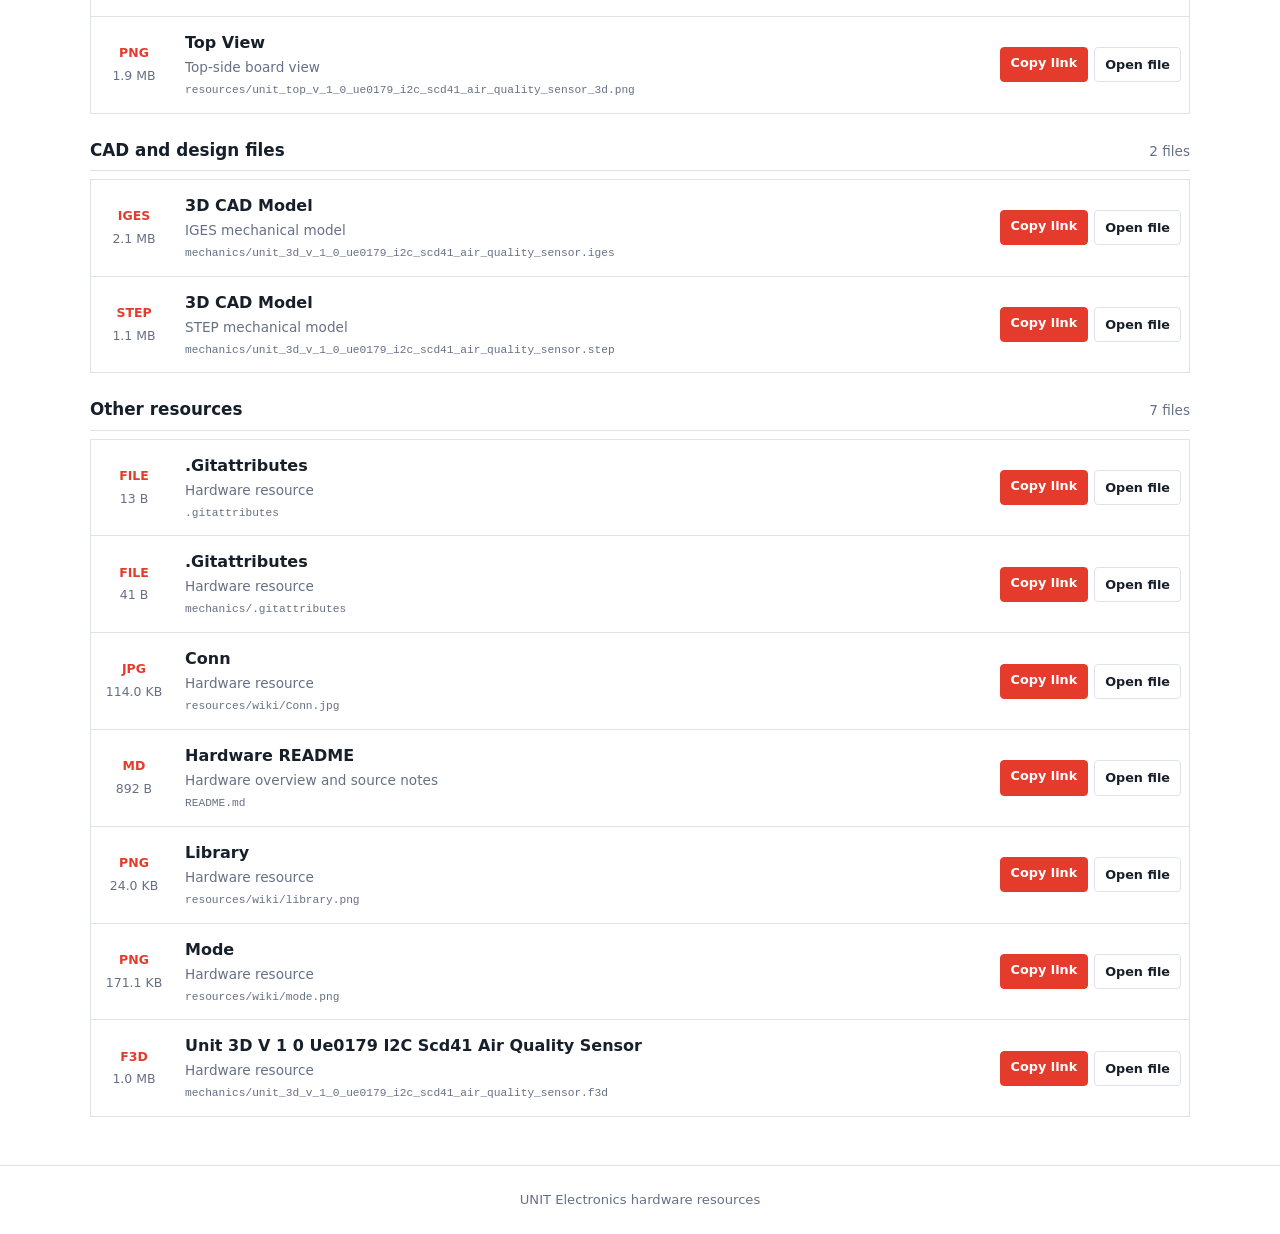
==== commit 68c5e6bc: "Auto-update hardware documentation" ====
--- a/docs/hardware/index.html
+++ b/docs/hardware/index.html
@@ -139,10 +139,10 @@
       <h1>DevLab I2C SCD41 Air Quality Sensor</h1>
       <p class="subtitle">Direct links to hardware documentation and product files for use in external platforms.</p>
       <div class="summary" aria-label="Resource summary">
-        <span><strong>24</strong> files</span>
-        <span><strong>13</strong> images</span>
+        <span><strong>22</strong> files</span>
+        <span><strong>11</strong> images</span>
         <span><strong>9</strong> formats</span>
-        <span><strong>53.4 MB</strong> total</span>
+        <span><strong>53.3 MB</strong> total</span>
       </div>
     </div>
   </header>
@@ -297,7 +297,7 @@
       <section class="resource-section">
         <div class="section-heading">
           <h2>Board views</h2>
-          <span>7 files</span>
+          <span>5 files</span>
         </div>
         <div class="resource-list">
         <article class="resource-item" data-search="board topology resources/unit_topology_v_1_0_ue0179_i2c_scd41_air_quality_sensor.png functional board layout">
@@ -316,22 +316,6 @@
           </div>
         </article>
 
-        <article class="resource-item" data-search="bottom view resources/unit_btm_v_1_0_ue0179_i2c_scd41_air_quality_sensor_2d.png bottom-side board view">
-          <div class="file-meta">
-            <strong class="file-type">PNG</strong>
-            <span class="file-size">62.9 KB</span>
-          </div>
-          <div class="resource-details">
-            <h3>Bottom View</h3>
-            <p>Bottom-side board view</p>
-            <code title="resources/unit_btm_v_1_0_ue0179_i2c_scd41_air_quality_sensor_2d.png">resources/unit_btm_v_1_0_ue0179_i2c_scd41_air_quality_sensor_2d.png</code>
-          </div>
-          <div class="actions">
-            <button class="button primary copy-link" type="button" data-url="resources/unit_btm_v_1_0_ue0179_i2c_scd41_air_quality_sensor_2d.png">Copy link</button>
-            <a class="button" href="resources/unit_btm_v_1_0_ue0179_i2c_scd41_air_quality_sensor_2d.png" target="_blank" rel="noopener">Open file</a>
-          </div>
-        </article>
-
         <article class="resource-item" data-search="bottom view resources/unit_btm_v_1_0_ue0179_i2c_scd41_air_quality_sensor_3d.png bottom-side board view">
           <div class="file-meta">
             <strong class="file-type">PNG</strong>
@@ -377,22 +361,6 @@
           <div class="actions">
             <button class="button primary copy-link" type="button" data-url="resources/unit_dimensions_v_1_0_ue0179_i2c_scd41_air_quality_sensor.png">Copy link</button>
             <a class="button" href="resources/unit_dimensions_v_1_0_ue0179_i2c_scd41_air_quality_sensor.png" target="_blank" rel="noopener">Open file</a>
-          </div>
-        </article>
-
-        <article class="resource-item" data-search="top view resources/unit_top_v_1_0_ue0179_i2c_scd41_air_quality_sensor_2d.png top-side board view">
-          <div class="file-meta">
-            <strong class="file-type">PNG</strong>
-            <span class="file-size">57.6 KB</span>
-          </div>
-          <div class="resource-details">
-            <h3>Top View</h3>
-            <p>Top-side board view</p>
-            <code title="resources/unit_top_v_1_0_ue0179_i2c_scd41_air_quality_sensor_2d.png">resources/unit_top_v_1_0_ue0179_i2c_scd41_air_quality_sensor_2d.png</code>
-          </div>
-          <div class="actions">
-            <button class="button primary copy-link" type="button" data-url="resources/unit_top_v_1_0_ue0179_i2c_scd41_air_quality_sensor_2d.png">Copy link</button>
-            <a class="button" href="resources/unit_top_v_1_0_ue0179_i2c_scd41_air_quality_sensor_2d.png" target="_blank" rel="noopener">Open file</a>
           </div>
         </article>
 
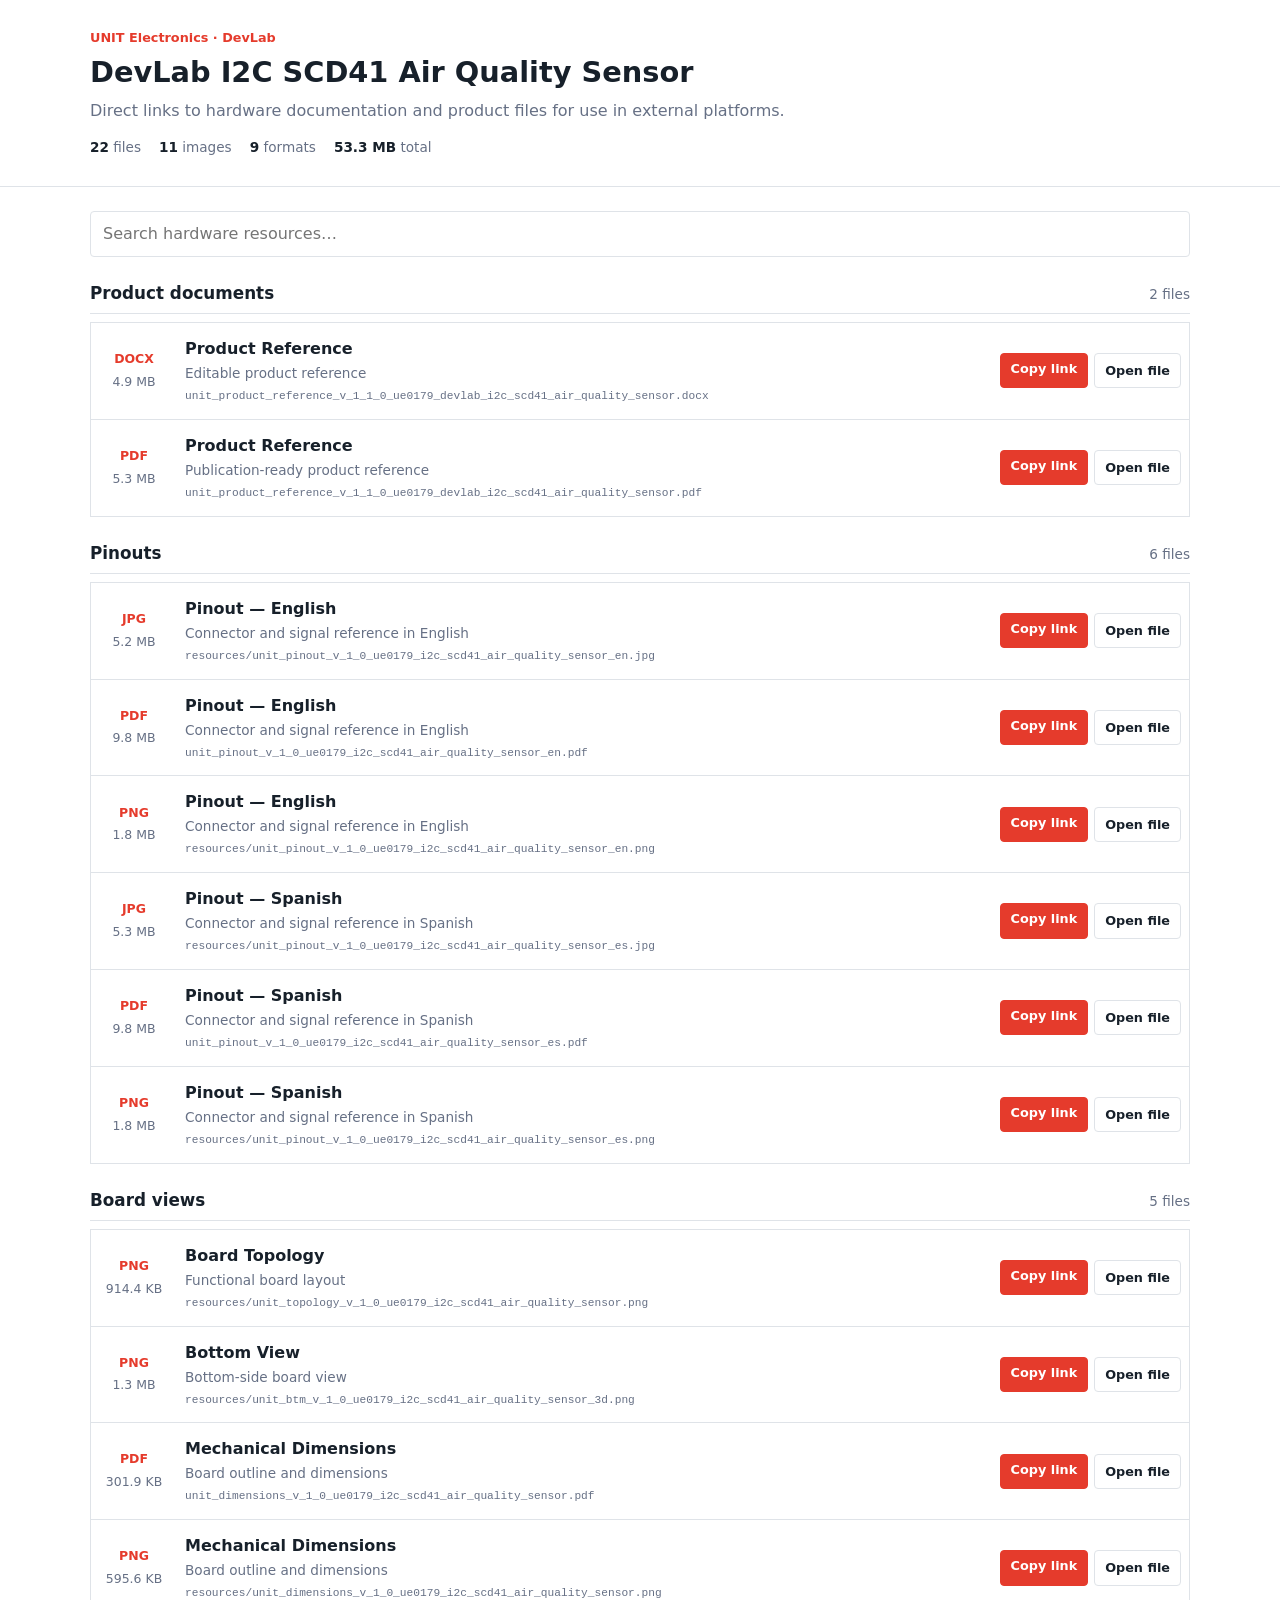
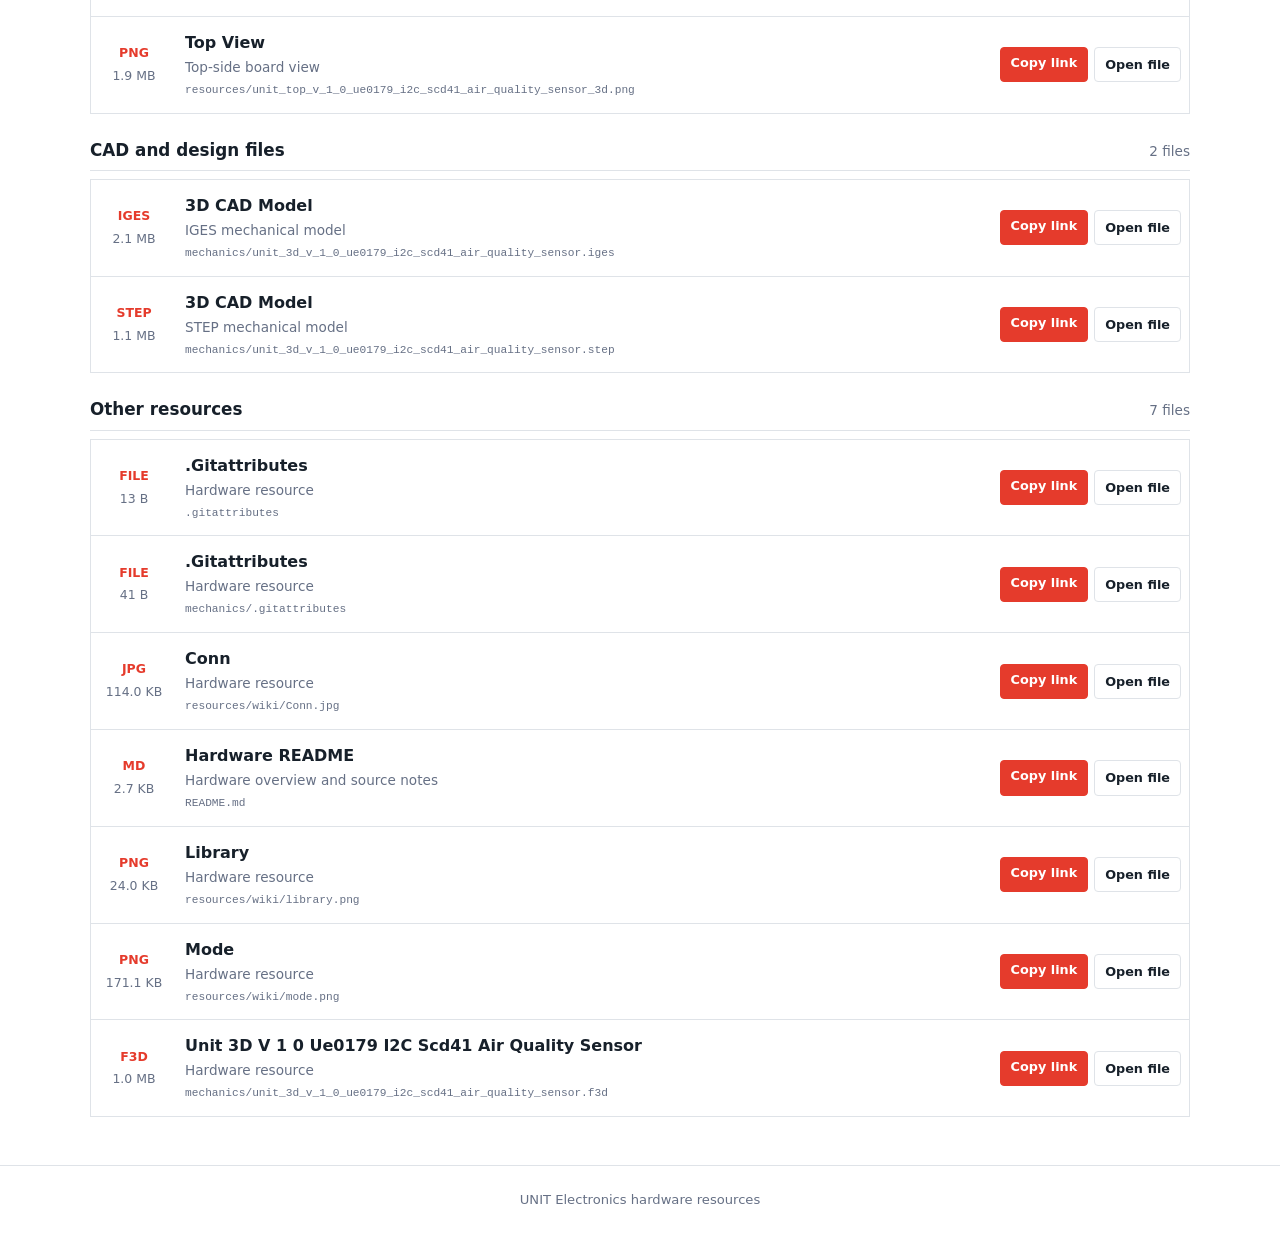
==== commit 8eb6ee79: "Auto-update hardware documentation" ====
--- a/docs/hardware/index.html
+++ b/docs/hardware/index.html
@@ -477,7 +477,7 @@
         <article class="resource-item" data-search="hardware readme readme.md hardware overview and source notes">
           <div class="file-meta">
             <strong class="file-type">MD</strong>
-            <span class="file-size">892 B</span>
+            <span class="file-size">2.7 KB</span>
           </div>
           <div class="resource-details">
             <h3>Hardware README</h3>
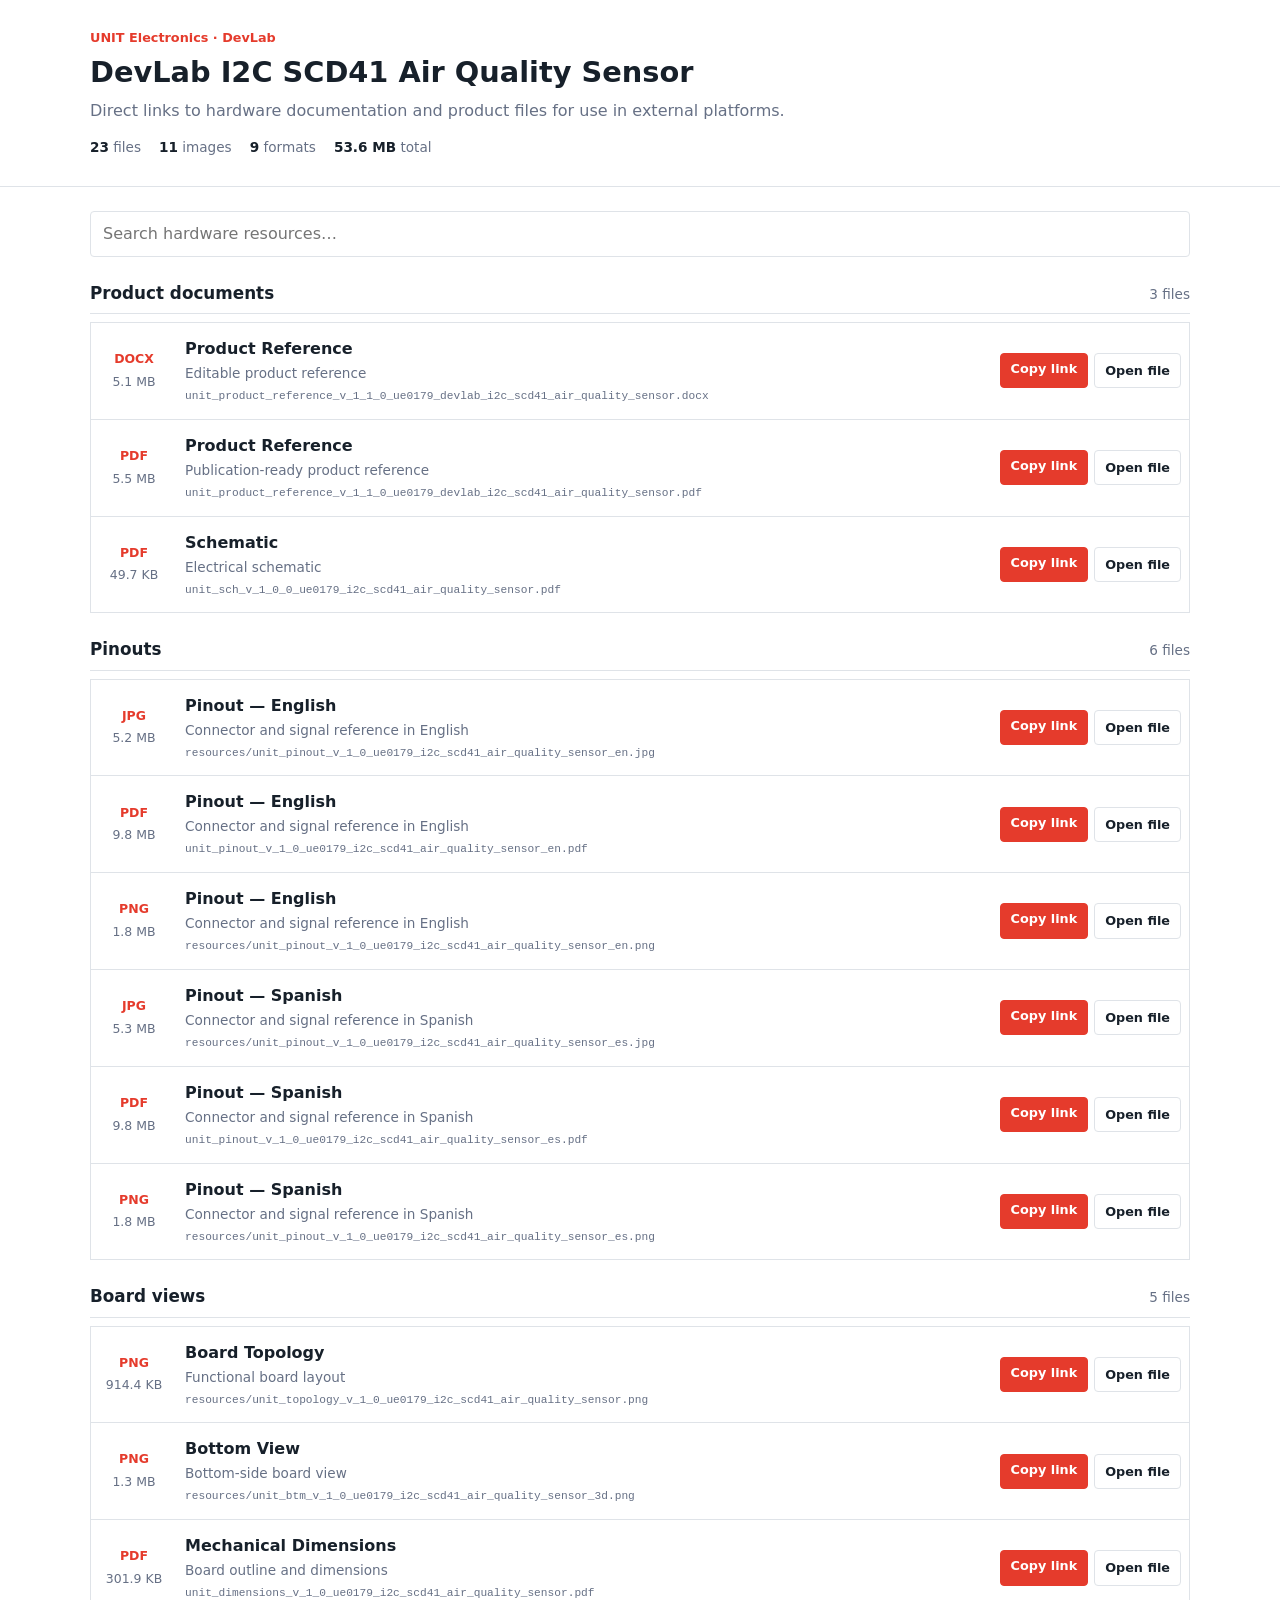
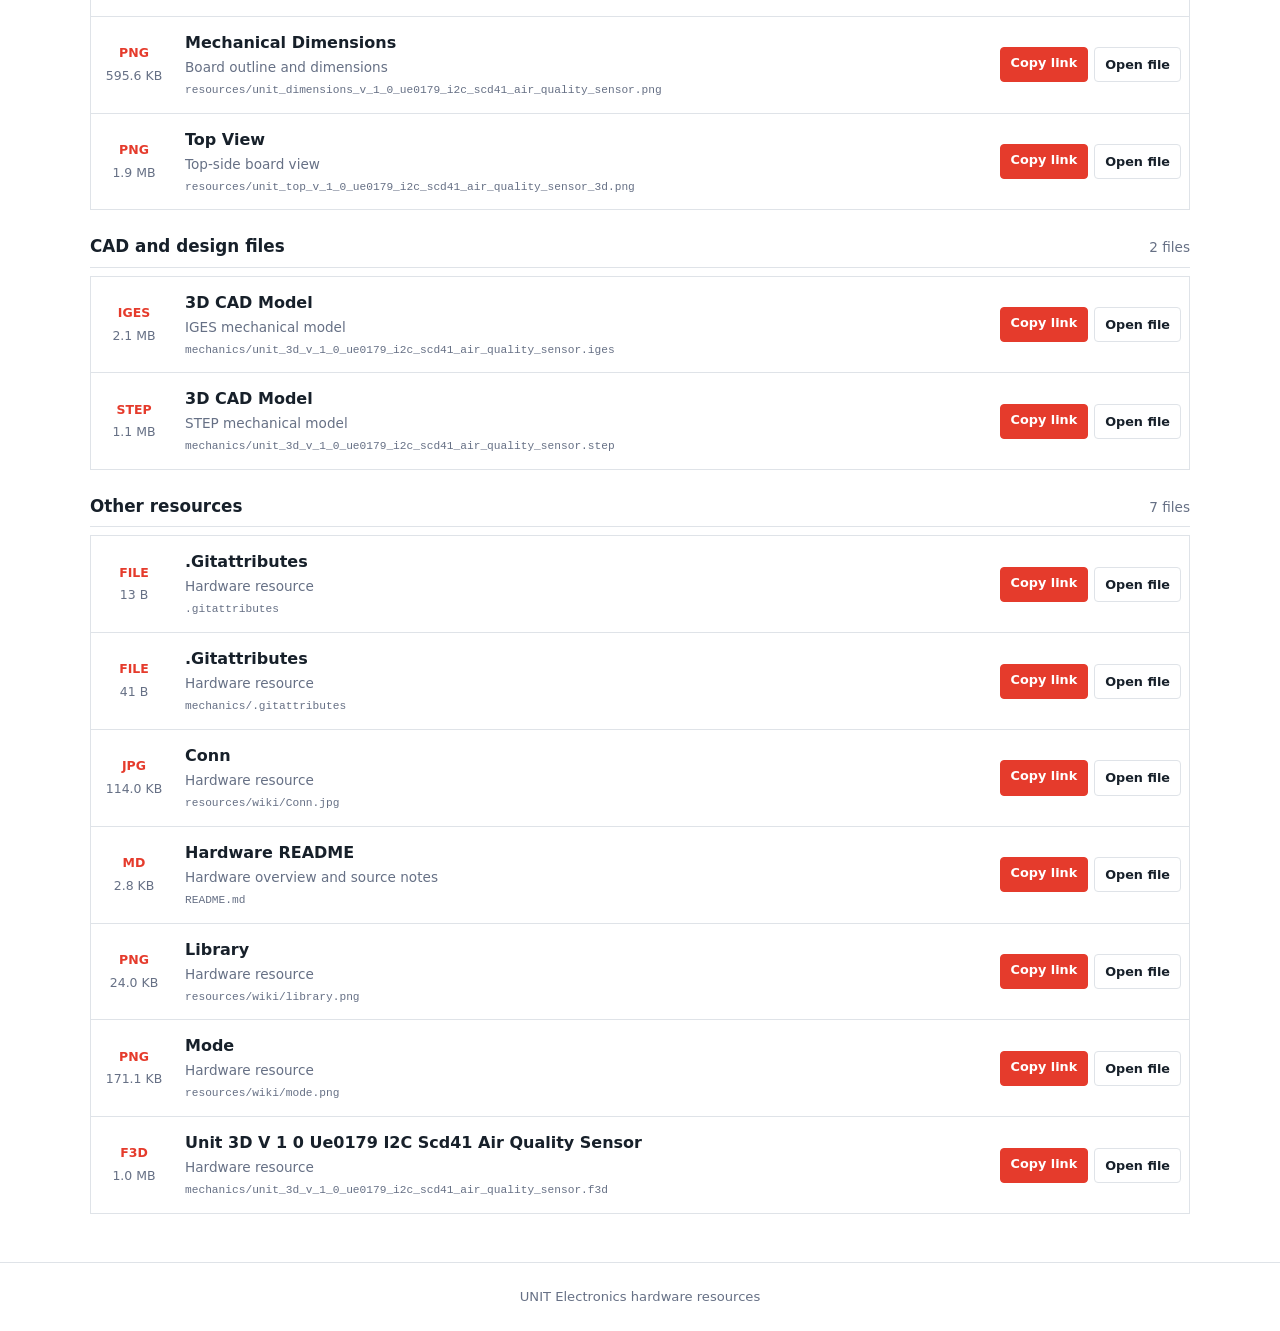
==== commit 015572f6: "Auto-update hardware documentation" ====
--- a/docs/hardware/index.html
+++ b/docs/hardware/index.html
@@ -139,10 +139,10 @@
       <h1>DevLab I2C SCD41 Air Quality Sensor</h1>
       <p class="subtitle">Direct links to hardware documentation and product files for use in external platforms.</p>
       <div class="summary" aria-label="Resource summary">
-        <span><strong>22</strong> files</span>
+        <span><strong>23</strong> files</span>
         <span><strong>11</strong> images</span>
         <span><strong>9</strong> formats</span>
-        <span><strong>53.3 MB</strong> total</span>
+        <span><strong>53.6 MB</strong> total</span>
       </div>
     </div>
   </header>
@@ -155,13 +155,13 @@
       <section class="resource-section">
         <div class="section-heading">
           <h2>Product documents</h2>
-          <span>2 files</span>
+          <span>3 files</span>
         </div>
         <div class="resource-list">
         <article class="resource-item" data-search="product reference unit_product_reference_v_1_1_0_ue0179_devlab_i2c_scd41_air_quality_sensor.docx editable product reference">
           <div class="file-meta">
             <strong class="file-type">DOCX</strong>
-            <span class="file-size">4.9 MB</span>
+            <span class="file-size">5.1 MB</span>
           </div>
           <div class="resource-details">
             <h3>Product Reference</h3>
@@ -177,7 +177,7 @@
         <article class="resource-item" data-search="product reference unit_product_reference_v_1_1_0_ue0179_devlab_i2c_scd41_air_quality_sensor.pdf publication-ready product reference">
           <div class="file-meta">
             <strong class="file-type">PDF</strong>
-            <span class="file-size">5.3 MB</span>
+            <span class="file-size">5.5 MB</span>
           </div>
           <div class="resource-details">
             <h3>Product Reference</h3>
@@ -187,6 +187,22 @@
           <div class="actions">
             <button class="button primary copy-link" type="button" data-url="unit_product_reference_v_1_1_0_ue0179_devlab_i2c_scd41_air_quality_sensor.pdf">Copy link</button>
             <a class="button" href="unit_product_reference_v_1_1_0_ue0179_devlab_i2c_scd41_air_quality_sensor.pdf" target="_blank" rel="noopener">Open file</a>
+          </div>
+        </article>
+
+        <article class="resource-item" data-search="schematic unit_sch_v_1_0_0_ue0179_i2c_scd41_air_quality_sensor.pdf electrical schematic">
+          <div class="file-meta">
+            <strong class="file-type">PDF</strong>
+            <span class="file-size">49.7 KB</span>
+          </div>
+          <div class="resource-details">
+            <h3>Schematic</h3>
+            <p>Electrical schematic</p>
+            <code title="unit_sch_v_1_0_0_ue0179_i2c_scd41_air_quality_sensor.pdf">unit_sch_v_1_0_0_ue0179_i2c_scd41_air_quality_sensor.pdf</code>
+          </div>
+          <div class="actions">
+            <button class="button primary copy-link" type="button" data-url="unit_sch_v_1_0_0_ue0179_i2c_scd41_air_quality_sensor.pdf">Copy link</button>
+            <a class="button" href="unit_sch_v_1_0_0_ue0179_i2c_scd41_air_quality_sensor.pdf" target="_blank" rel="noopener">Open file</a>
           </div>
         </article>
         </div>
@@ -477,7 +493,7 @@
         <article class="resource-item" data-search="hardware readme readme.md hardware overview and source notes">
           <div class="file-meta">
             <strong class="file-type">MD</strong>
-            <span class="file-size">2.7 KB</span>
+            <span class="file-size">2.8 KB</span>
           </div>
           <div class="resource-details">
             <h3>Hardware README</h3>
